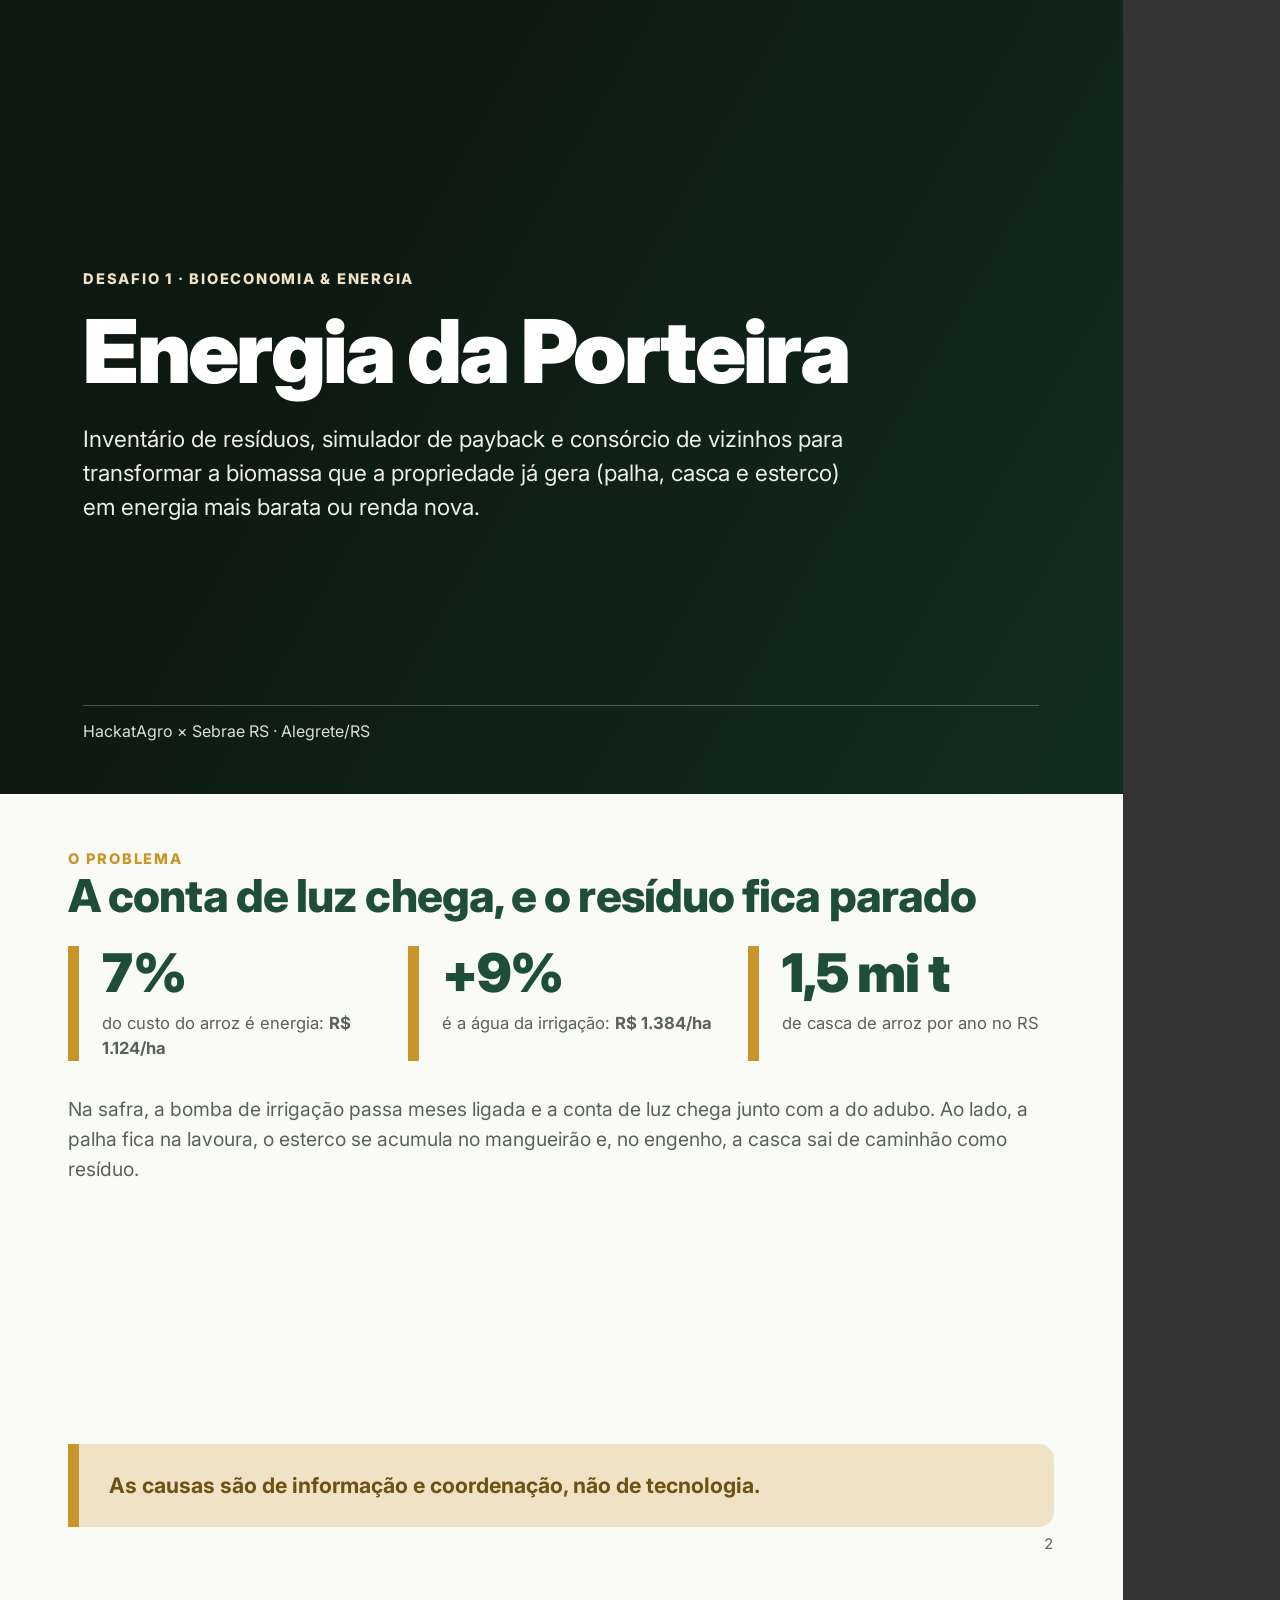
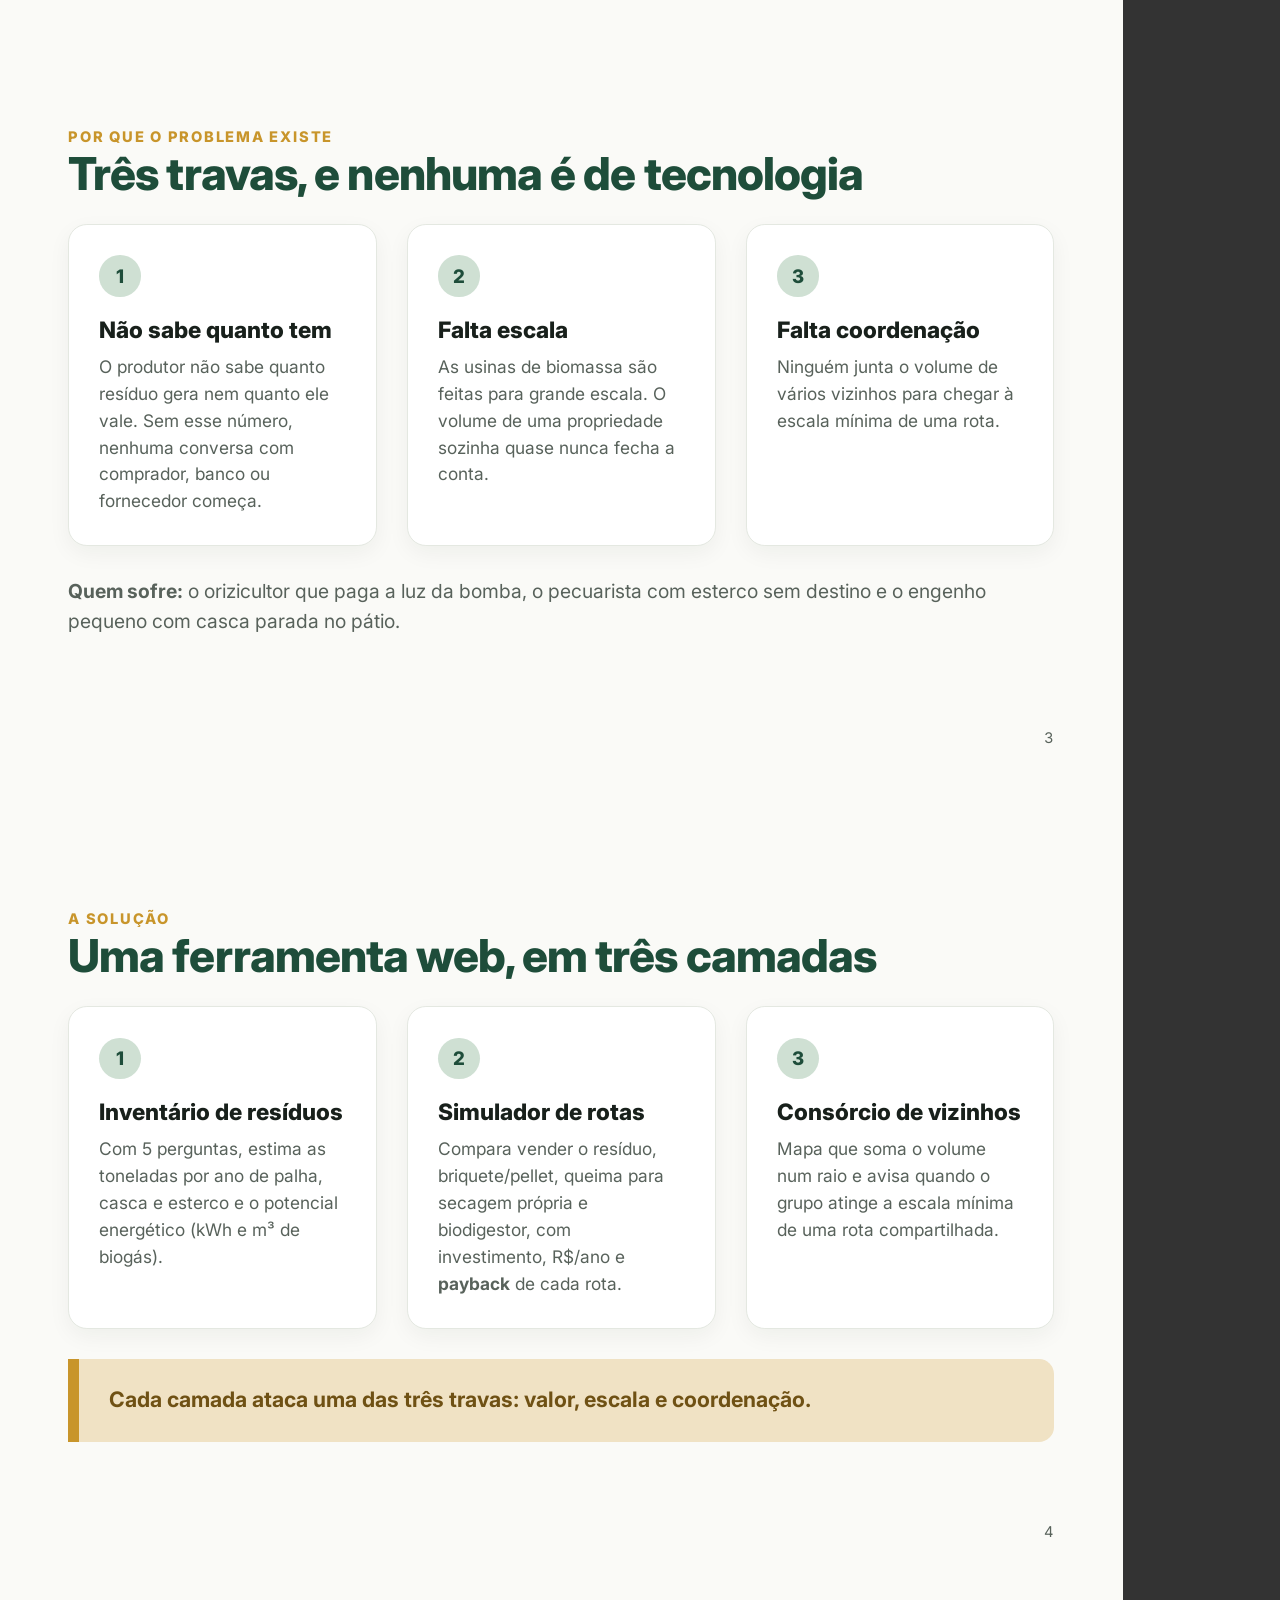
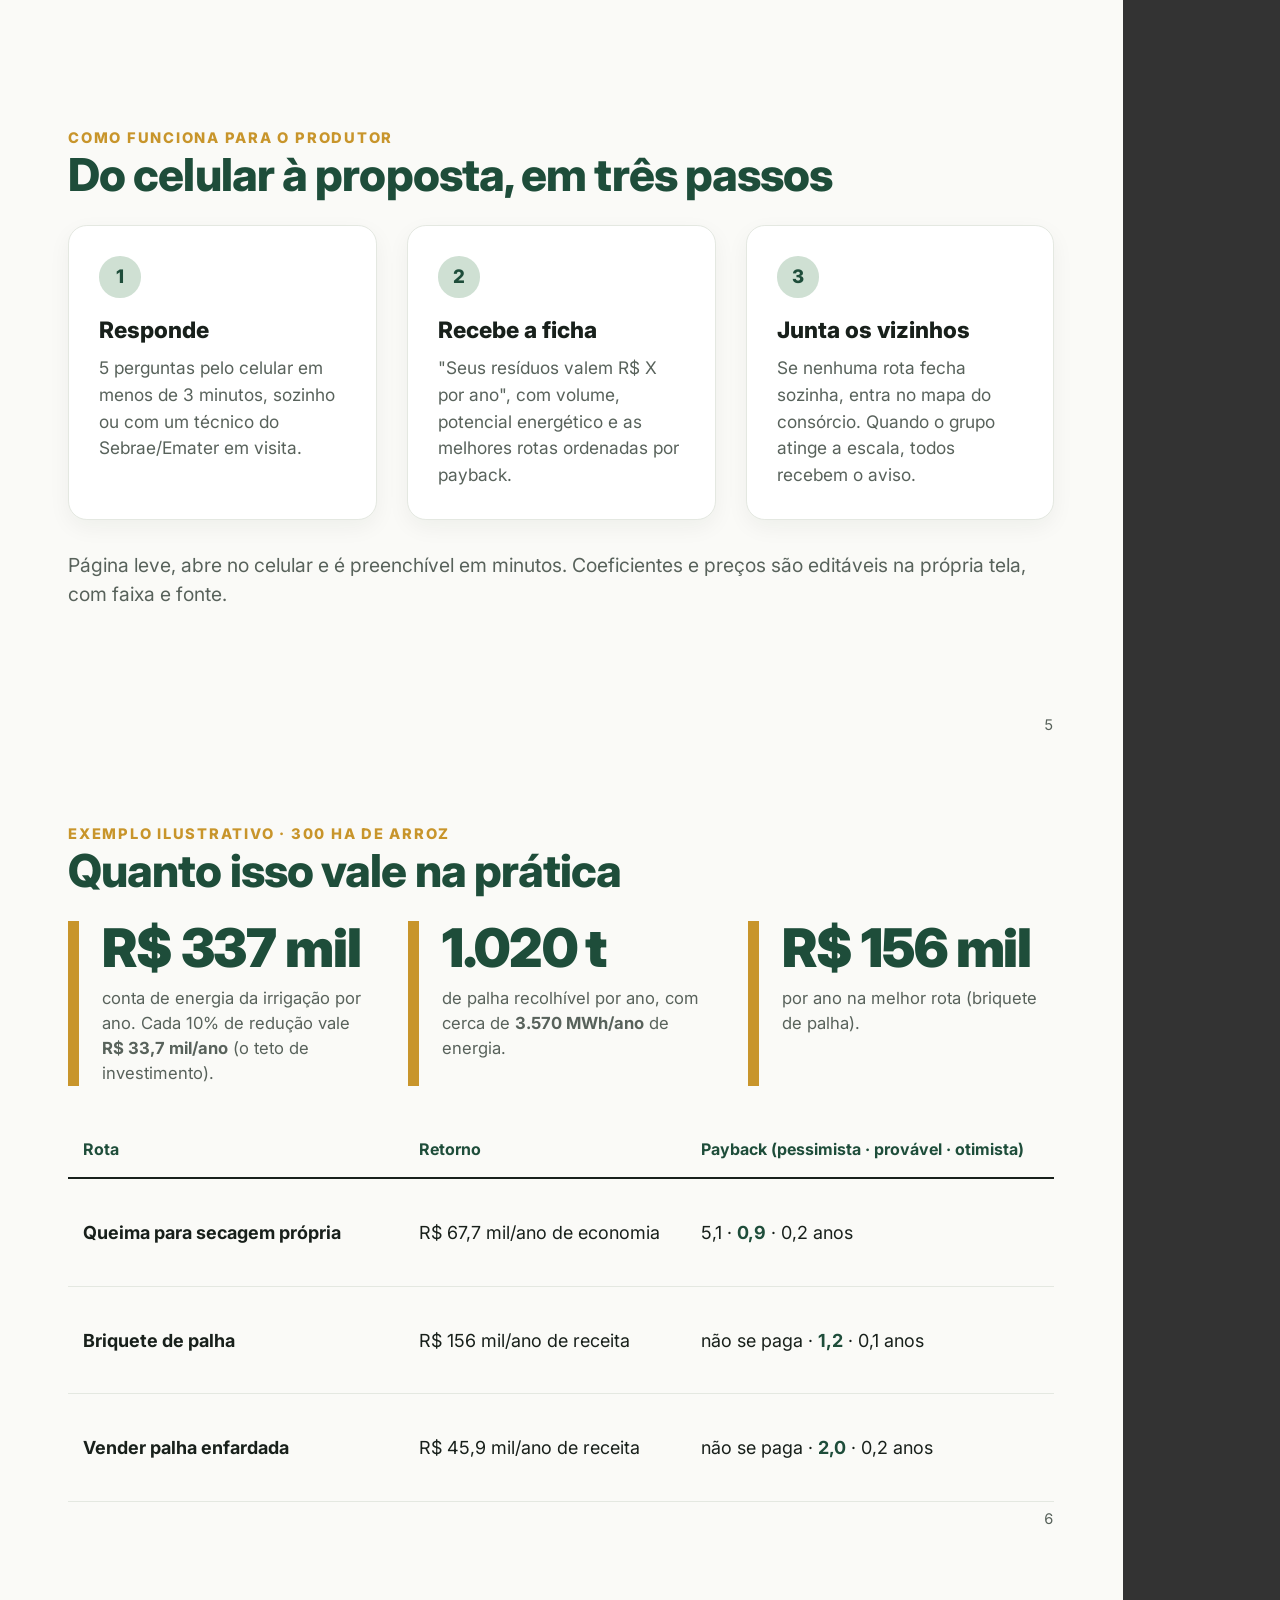
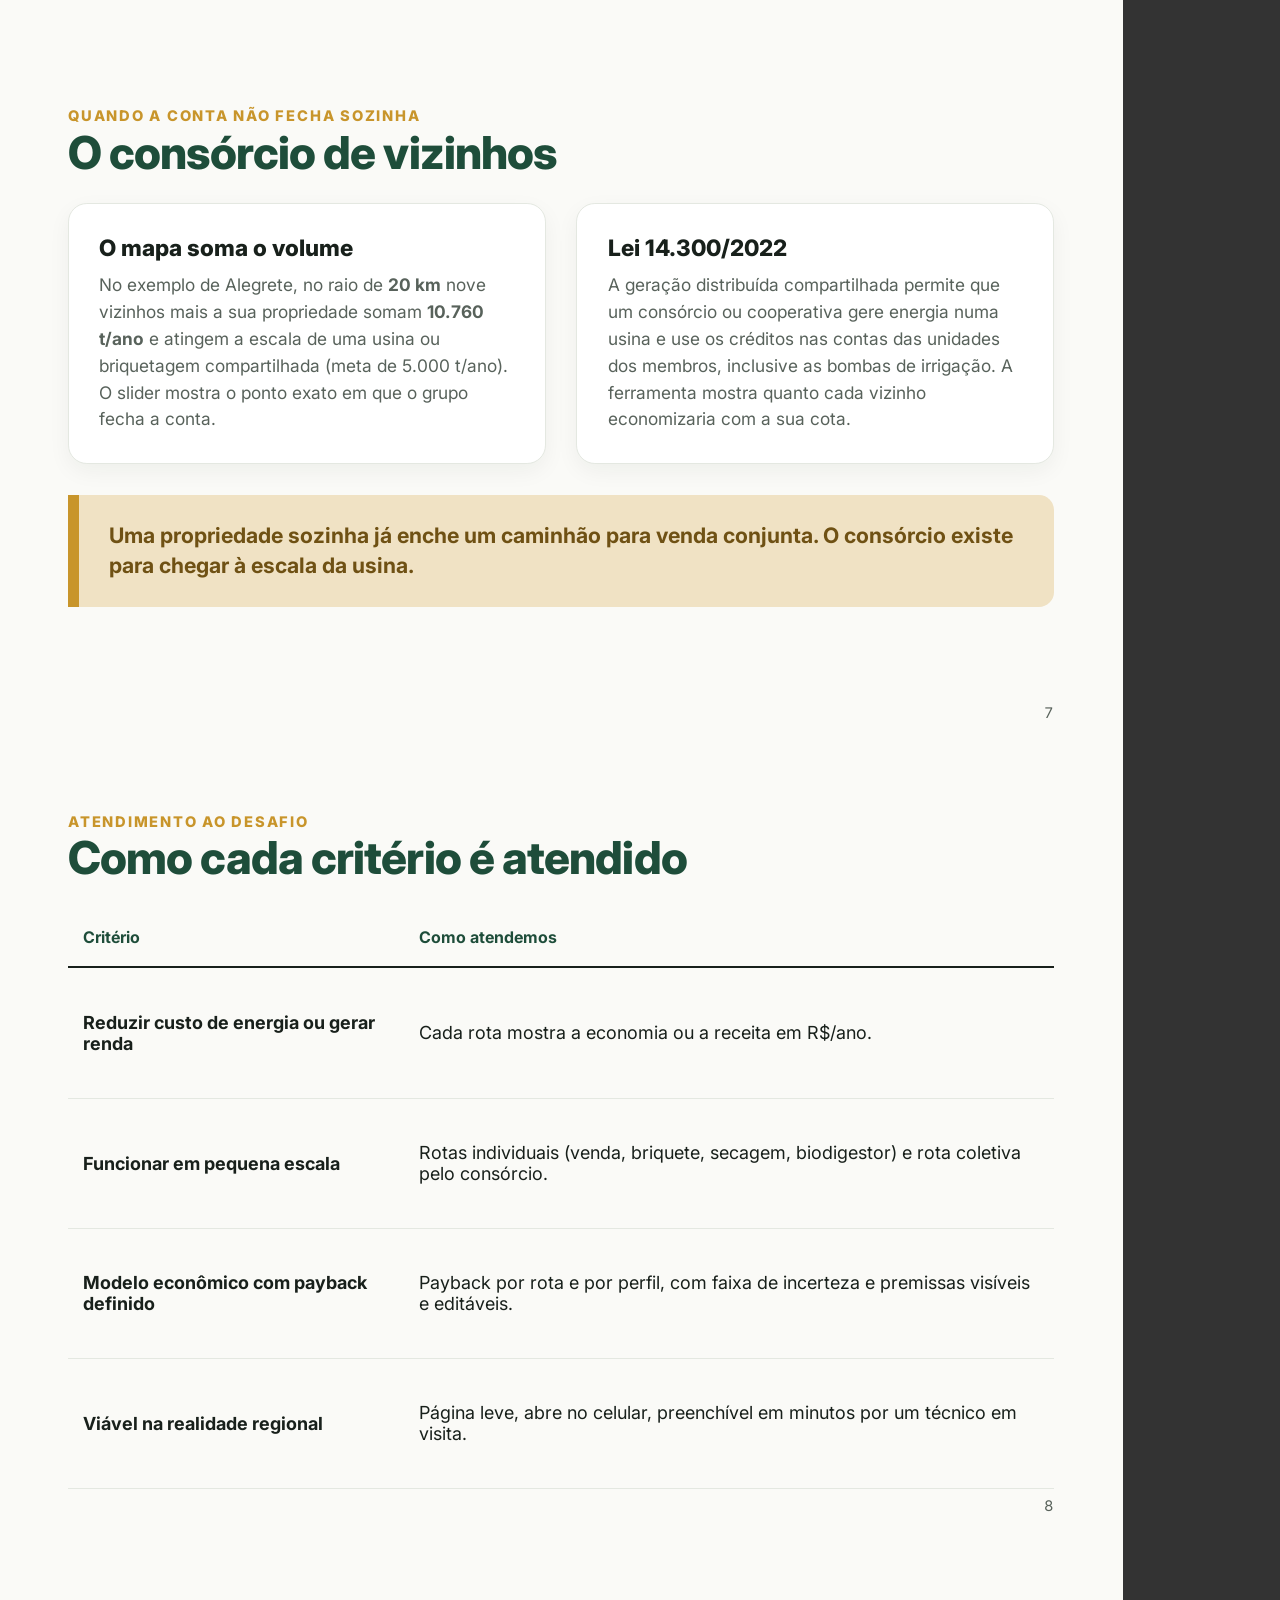
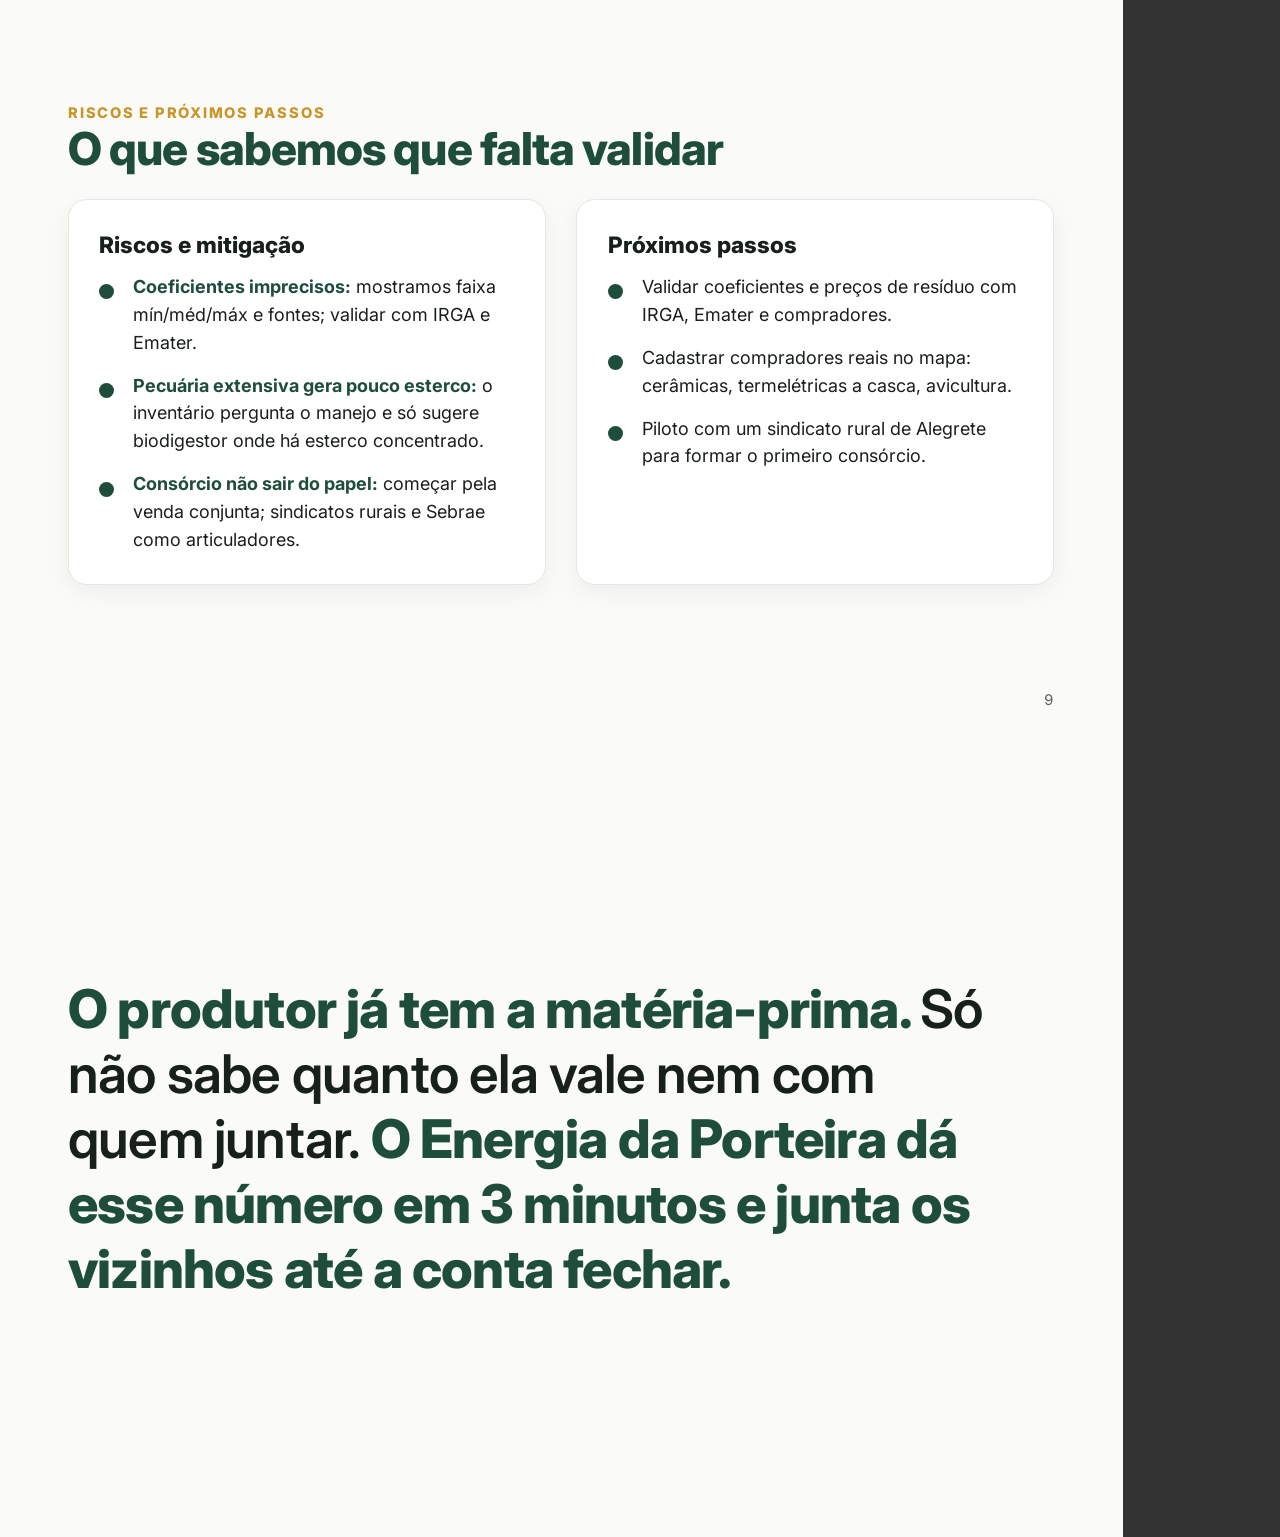
==== Desafio 1 - Energia da Porteira/pitch.html @ 18160c5e "feat(energia-da-porteira): adiciona pitch e design do protótipo" ====
<!doctype html>
<html lang="pt-BR">
<head>
<meta charset="utf-8">
<title>Energia da Porteira — Pitch</title>
<style>
  @import url('https://fonts.googleapis.com/css2?family=Inter:wght@400;500;600;700;800;900&display=swap');

  :root{
    --lavoura:#1E4D3A; --lavoura2:#163b2c; --lavoura-claro:#CFE0D3;
    --casca:#C8952B; --casca-claro:#F0E2C4; --barro:#9A3F24;
    --papel:#FAFAF7; --tinta:#18201B; --suave:#58625B; --nevoa:#E4E8E1; --branco:#fff;
    --fonte:Inter,system-ui,'Segoe UI',sans-serif;
  }
  *{box-sizing:border-box; margin:0; padding:0;}
  @page{ size:A4 landscape; margin:0; }
  html,body{ font-family:var(--fonte); color:var(--tinta); background:#333; }

  .slide{
    position:relative; width:297mm; height:210mm; overflow:hidden;
    background:var(--papel); padding:15mm 18mm 16mm;
    display:flex; flex-direction:column; page-break-after:always;
  }
  .slide:last-child{ page-break-after:auto; }
  .slide.mid{ justify-content:center; } /* centraliza o conteúdo: preenche sem esticar os cards */

  /* cabeçalho de slide */
  .kicker{ text-transform:uppercase; letter-spacing:.12em; font-size:11pt; font-weight:800; color:var(--casca); }
  h2{ font-size:34pt; font-weight:800; letter-spacing:-.02em; margin:1mm 0 7mm; color:var(--lavoura); line-height:1.05; }
  .lead{ font-size:14.5pt; color:var(--suave); line-height:1.55; }

  /* número da página (único conteúdo do rodapé) */
  .foot{ position:absolute; right:18mm; bottom:9mm; font-size:11pt; color:var(--suave); font-variant-numeric:tabular-nums; }

  /* grid de cartões (cresce para preencher a página) */
  .cards{ display:grid; gap:8mm; }
  .c3{ grid-template-columns:repeat(3,1fr); }
  .c2{ grid-template-columns:repeat(2,1fr); }
  .card{ background:var(--branco); border:1px solid var(--nevoa); border-radius:5mm; padding:8mm;
    box-shadow:0 2mm 6mm rgba(24,32,27,.05); }
  .card .n{ display:inline-grid; place-items:center; width:11mm; height:11mm; border-radius:50%;
    background:var(--lavoura-claro); color:var(--lavoura); font-weight:800; font-size:14pt; margin-bottom:5mm; }
  .card h3{ font-size:17pt; font-weight:800; color:var(--tinta); margin-bottom:3mm; }
  .card p{ font-size:13pt; color:var(--suave); line-height:1.55; }

  /* números grandes */
  .stats{ display:grid; grid-template-columns:repeat(3,1fr); gap:9mm; }
  .stat{ border-left:3mm solid var(--casca); padding-left:6mm; }
  .stat .big{ font-size:40pt; font-weight:900; color:var(--lavoura); letter-spacing:-.02em; line-height:1; }
  .stat .lbl{ font-size:12.5pt; color:var(--suave); margin-top:3mm; line-height:1.5; }

  .destaque{ background:var(--casca-claro); border-left:3mm solid var(--casca); border-radius:0 4mm 4mm 0;
    padding:7mm 8mm; margin-top:8mm; font-size:16pt; font-weight:700; color:#6f5114; line-height:1.4; }

  ul.lista{ list-style:none; }
  ul.lista li{ font-size:13.5pt; line-height:1.55; padding-left:9mm; position:relative; margin-bottom:4mm; color:var(--tinta); }
  ul.lista li:last-child{ margin-bottom:0; }
  ul.lista li::before{ content:''; position:absolute; left:0; top:3mm; width:4mm; height:4mm; border-radius:50%; background:var(--lavoura); }
  ul.lista li b{ color:var(--lavoura); }

  table.tab{ width:100%; border-collapse:collapse; flex:1 1 auto; font-size:13.5pt; }
  table.tab th{ text-align:left; color:var(--lavoura); border-bottom:2px solid var(--tinta); padding:5mm 4mm; font-size:12pt; }
  table.tab td{ border-bottom:1px solid var(--nevoa); padding:6mm 4mm; vertical-align:middle; color:var(--tinta); }
  table.tab td:first-child{ font-weight:700; width:34%; }
  table.tab b{ color:var(--lavoura); }

  /* ---------- capa ---------- */
  .capa{ padding:0; }
  .capa .bg{ position:absolute; inset:0; background:var(--lavoura); }
  .capa .bg img{ width:100%; height:100%; object-fit:cover; filter:blur(3px); transform:scale(1.06); opacity:.55; }
  .capa .wash{ position:absolute; inset:0; background:linear-gradient(120deg, rgba(10,18,12,.88) 30%, rgba(10,18,12,.55) 100%); }
  .capa .in{ position:relative; z-index:2; color:#fff; height:100%; display:flex; flex-direction:column; justify-content:center; padding:0 22mm; }
  .capa .kicker{ color:var(--casca-claro); }
  .capa h1{ font-size:66pt; font-weight:900; letter-spacing:-.03em; line-height:1; margin:5mm 0 7mm; }
  .capa .sub{ font-size:17pt; color:rgba(255,255,255,.92); max-width:205mm; line-height:1.5; }
  .capa .meta{ position:absolute; z-index:2; left:22mm; right:22mm; bottom:14mm; color:rgba(255,255,255,.85);
    font-size:12pt; border-top:1px solid rgba(255,255,255,.25); padding-top:4mm; }

  /* ---------- slide só com a frase ---------- */
  .frase-slide{ justify-content:center; }
  .frase{ font-size:40pt; font-weight:800; line-height:1.22; letter-spacing:-.015em; color:var(--lavoura); max-width:250mm; }
  .frase .light{ color:var(--tinta); font-weight:600; }
</style>
</head>
<body>

<!-- 1. CAPA -->
<section class="slide capa">
  <div class="bg"><img src="hero.webp" alt=""></div>
  <div class="wash"></div>
  <div class="in">
    <p class="kicker">Desafio 1 · Bioeconomia &amp; Energia</p>
    <h1>Energia da Porteira</h1>
    <p class="sub">Inventário de resíduos, simulador de payback e consórcio de vizinhos para transformar a
      biomassa que a propriedade já gera (palha, casca e esterco) em energia mais barata ou renda nova.</p>
  </div>
  <div class="meta">HackatAgro × Sebrae RS · Alegrete/RS</div>
</section>

<!-- 2. O PROBLEMA -->
<section class="slide">
  <p class="kicker">O problema</p>
  <h2>A conta de luz chega, e o resíduo fica parado</h2>
  <div class="stats">
    <div class="stat"><div class="big">7%</div><div class="lbl">do custo do arroz é energia: <b>R$ 1.124/ha</b></div></div>
    <div class="stat"><div class="big">+9%</div><div class="lbl">é a água da irrigação: <b>R$ 1.384/ha</b></div></div>
    <div class="stat"><div class="big">1,5 mi t</div><div class="lbl">de casca de arroz por ano no RS</div></div>
  </div>
  <p class="lead" style="margin-top:9mm">Na safra, a bomba de irrigação passa meses ligada e a conta de luz chega junto
    com a do adubo. Ao lado, a palha fica na lavoura, o esterco se acumula no mangueirão e, no engenho, a casca
    sai de caminhão como resíduo.</p>
  <div class="destaque" style="margin-top:auto">As causas são de informação e coordenação, não de tecnologia.</div>
  <div class="foot">2</div>
</section>

<!-- 3. POR QUE NÃO RESOLVE SOZINHO -->
<section class="slide mid">
  <p class="kicker">Por que o problema existe</p>
  <h2>Três travas, e nenhuma é de tecnologia</h2>
  <div class="cards c3">
    <div class="card"><span class="n">1</span><h3>Não sabe quanto tem</h3><p>O produtor não sabe quanto resíduo
      gera nem quanto ele vale. Sem esse número, nenhuma conversa com comprador, banco ou fornecedor começa.</p></div>
    <div class="card"><span class="n">2</span><h3>Falta escala</h3><p>As usinas de biomassa são feitas para grande
      escala. O volume de uma propriedade sozinha quase nunca fecha a conta.</p></div>
    <div class="card"><span class="n">3</span><h3>Falta coordenação</h3><p>Ninguém junta o volume de vários vizinhos
      para chegar à escala mínima de uma rota.</p></div>
  </div>
  <p class="lead" style="margin-top:8mm"><b>Quem sofre:</b> o orizicultor que paga a luz da bomba, o pecuarista com
    esterco sem destino e o engenho pequeno com casca parada no pátio.</p>
  <div class="foot">3</div>
</section>

<!-- 4. A SOLUÇÃO -->
<section class="slide mid">
  <p class="kicker">A solução</p>
  <h2>Uma ferramenta web, em três camadas</h2>
  <div class="cards c3">
    <div class="card"><span class="n">1</span><h3>Inventário de resíduos</h3><p>Com 5 perguntas, estima as toneladas
      por ano de palha, casca e esterco e o potencial energético (kWh e m³ de biogás).</p></div>
    <div class="card"><span class="n">2</span><h3>Simulador de rotas</h3><p>Compara vender o resíduo, briquete/pellet,
      queima para secagem própria e biodigestor, com investimento, R$/ano e <b>payback</b> de cada rota.</p></div>
    <div class="card"><span class="n">3</span><h3>Consórcio de vizinhos</h3><p>Mapa que soma o volume num raio e avisa
      quando o grupo atinge a escala mínima de uma rota compartilhada.</p></div>
  </div>
  <div class="destaque">Cada camada ataca uma das três travas: valor, escala e coordenação.</div>
  <div class="foot">4</div>
</section>

<!-- 5. COMO FUNCIONA -->
<section class="slide mid">
  <p class="kicker">Como funciona para o produtor</p>
  <h2>Do celular à proposta, em três passos</h2>
  <div class="cards c3">
    <div class="card"><span class="n">1</span><h3>Responde</h3><p>5 perguntas pelo celular em menos de 3 minutos,
      sozinho ou com um técnico do Sebrae/Emater em visita.</p></div>
    <div class="card"><span class="n">2</span><h3>Recebe a ficha</h3><p>"Seus resíduos valem R$ X por ano", com volume,
      potencial energético e as melhores rotas ordenadas por payback.</p></div>
    <div class="card"><span class="n">3</span><h3>Junta os vizinhos</h3><p>Se nenhuma rota fecha sozinha, entra no mapa
      do consórcio. Quando o grupo atinge a escala, todos recebem o aviso.</p></div>
  </div>
  <p class="lead" style="margin-top:8mm">Página leve, abre no celular e é preenchível em minutos. Coeficientes e
    preços são editáveis na própria tela, com faixa e fonte.</p>
  <div class="foot">5</div>
</section>

<!-- 6. NÚMEROS -->
<section class="slide">
  <p class="kicker">Exemplo ilustrativo · 300 ha de arroz</p>
  <h2>Quanto isso vale na prática</h2>
  <div class="stats">
    <div class="stat"><div class="big">R$ 337 mil</div><div class="lbl">conta de energia da irrigação por ano. Cada
      10% de redução vale <b>R$ 33,7 mil/ano</b> (o teto de investimento).</div></div>
    <div class="stat"><div class="big">1.020 t</div><div class="lbl">de palha recolhível por ano, com cerca de
      <b>3.570 MWh/ano</b> de energia.</div></div>
    <div class="stat"><div class="big">R$ 156 mil</div><div class="lbl">por ano na melhor rota (briquete de palha).</div></div>
  </div>
  <table class="tab" style="margin-top:9mm">
    <thead><tr><th>Rota</th><th>Retorno</th><th>Payback (pessimista · provável · otimista)</th></tr></thead>
    <tbody>
      <tr><td>Queima para secagem própria</td><td>R$ 67,7 mil/ano de economia</td><td>5,1 · <b>0,9</b> · 0,2 anos</td></tr>
      <tr><td>Briquete de palha</td><td>R$ 156 mil/ano de receita</td><td>não se paga · <b>1,2</b> · 0,1 anos</td></tr>
      <tr><td>Vender palha enfardada</td><td>R$ 45,9 mil/ano de receita</td><td>não se paga · <b>2,0</b> · 0,2 anos</td></tr>
    </tbody>
  </table>
  <div class="foot">6</div>
</section>

<!-- 7. CONSÓRCIO -->
<section class="slide mid">
  <p class="kicker">Quando a conta não fecha sozinha</p>
  <h2>O consórcio de vizinhos</h2>
  <div class="cards c2">
    <div class="card"><h3>O mapa soma o volume</h3><p>No exemplo de Alegrete, no raio de <b>20 km</b> nove vizinhos
      mais a sua propriedade somam <b>10.760 t/ano</b> e atingem a escala de uma usina ou briquetagem compartilhada
      (meta de 5.000 t/ano). O slider mostra o ponto exato em que o grupo fecha a conta.</p></div>
    <div class="card"><h3>Lei 14.300/2022</h3><p>A geração distribuída compartilhada permite que um consórcio ou
      cooperativa gere energia numa usina e use os créditos nas contas das unidades dos membros, inclusive as
      bombas de irrigação. A ferramenta mostra quanto cada vizinho economizaria com a sua cota.</p></div>
  </div>
  <div class="destaque">Uma propriedade sozinha já enche um caminhão para venda conjunta. O consórcio existe para
    chegar à escala da usina.</div>
  <div class="foot">7</div>
</section>

<!-- 8. CRITÉRIOS -->
<section class="slide">
  <p class="kicker">Atendimento ao desafio</p>
  <h2>Como cada critério é atendido</h2>
  <table class="tab">
    <thead><tr><th>Critério</th><th>Como atendemos</th></tr></thead>
    <tbody>
      <tr><td>Reduzir custo de energia ou gerar renda</td><td>Cada rota mostra a economia ou a receita em R$/ano.</td></tr>
      <tr><td>Funcionar em pequena escala</td><td>Rotas individuais (venda, briquete, secagem, biodigestor) e rota coletiva pelo consórcio.</td></tr>
      <tr><td>Modelo econômico com payback definido</td><td>Payback por rota e por perfil, com faixa de incerteza e premissas visíveis e editáveis.</td></tr>
      <tr><td>Viável na realidade regional</td><td>Página leve, abre no celular, preenchível em minutos por um técnico em visita.</td></tr>
    </tbody>
  </table>
  <div class="foot">8</div>
</section>

<!-- 9. RISCOS E PRÓXIMOS PASSOS -->
<section class="slide mid">
  <p class="kicker">Riscos e próximos passos</p>
  <h2>O que sabemos que falta validar</h2>
  <div class="cards c2">
    <div class="card"><h3>Riscos e mitigação</h3>
      <ul class="lista" style="margin-top:4mm">
        <li><b>Coeficientes imprecisos:</b> mostramos faixa mín/méd/máx e fontes; validar com IRGA e Emater.</li>
        <li><b>Pecuária extensiva gera pouco esterco:</b> o inventário pergunta o manejo e só sugere biodigestor onde há esterco concentrado.</li>
        <li><b>Consórcio não sair do papel:</b> começar pela venda conjunta; sindicatos rurais e Sebrae como articuladores.</li>
      </ul>
    </div>
    <div class="card"><h3>Próximos passos</h3>
      <ul class="lista" style="margin-top:4mm">
        <li>Validar coeficientes e preços de resíduo com IRGA, Emater e compradores.</li>
        <li>Cadastrar compradores reais no mapa: cerâmicas, termelétricas a casca, avicultura.</li>
        <li>Piloto com um sindicato rural de Alegrete para formar o primeiro consórcio.</li>
      </ul>
    </div>
  </div>
  <div class="foot">9</div>
</section>

<!-- 10. FRASE DE EFEITO -->
<section class="slide frase-slide">
  <p class="frase">O produtor já tem a matéria-prima. <span class="light">Só não sabe quanto ela vale nem com quem
    juntar.</span> O Energia da Porteira dá esse número em 3 minutos e junta os vizinhos até a conta fechar.</p>
</section>

</body>
</html>
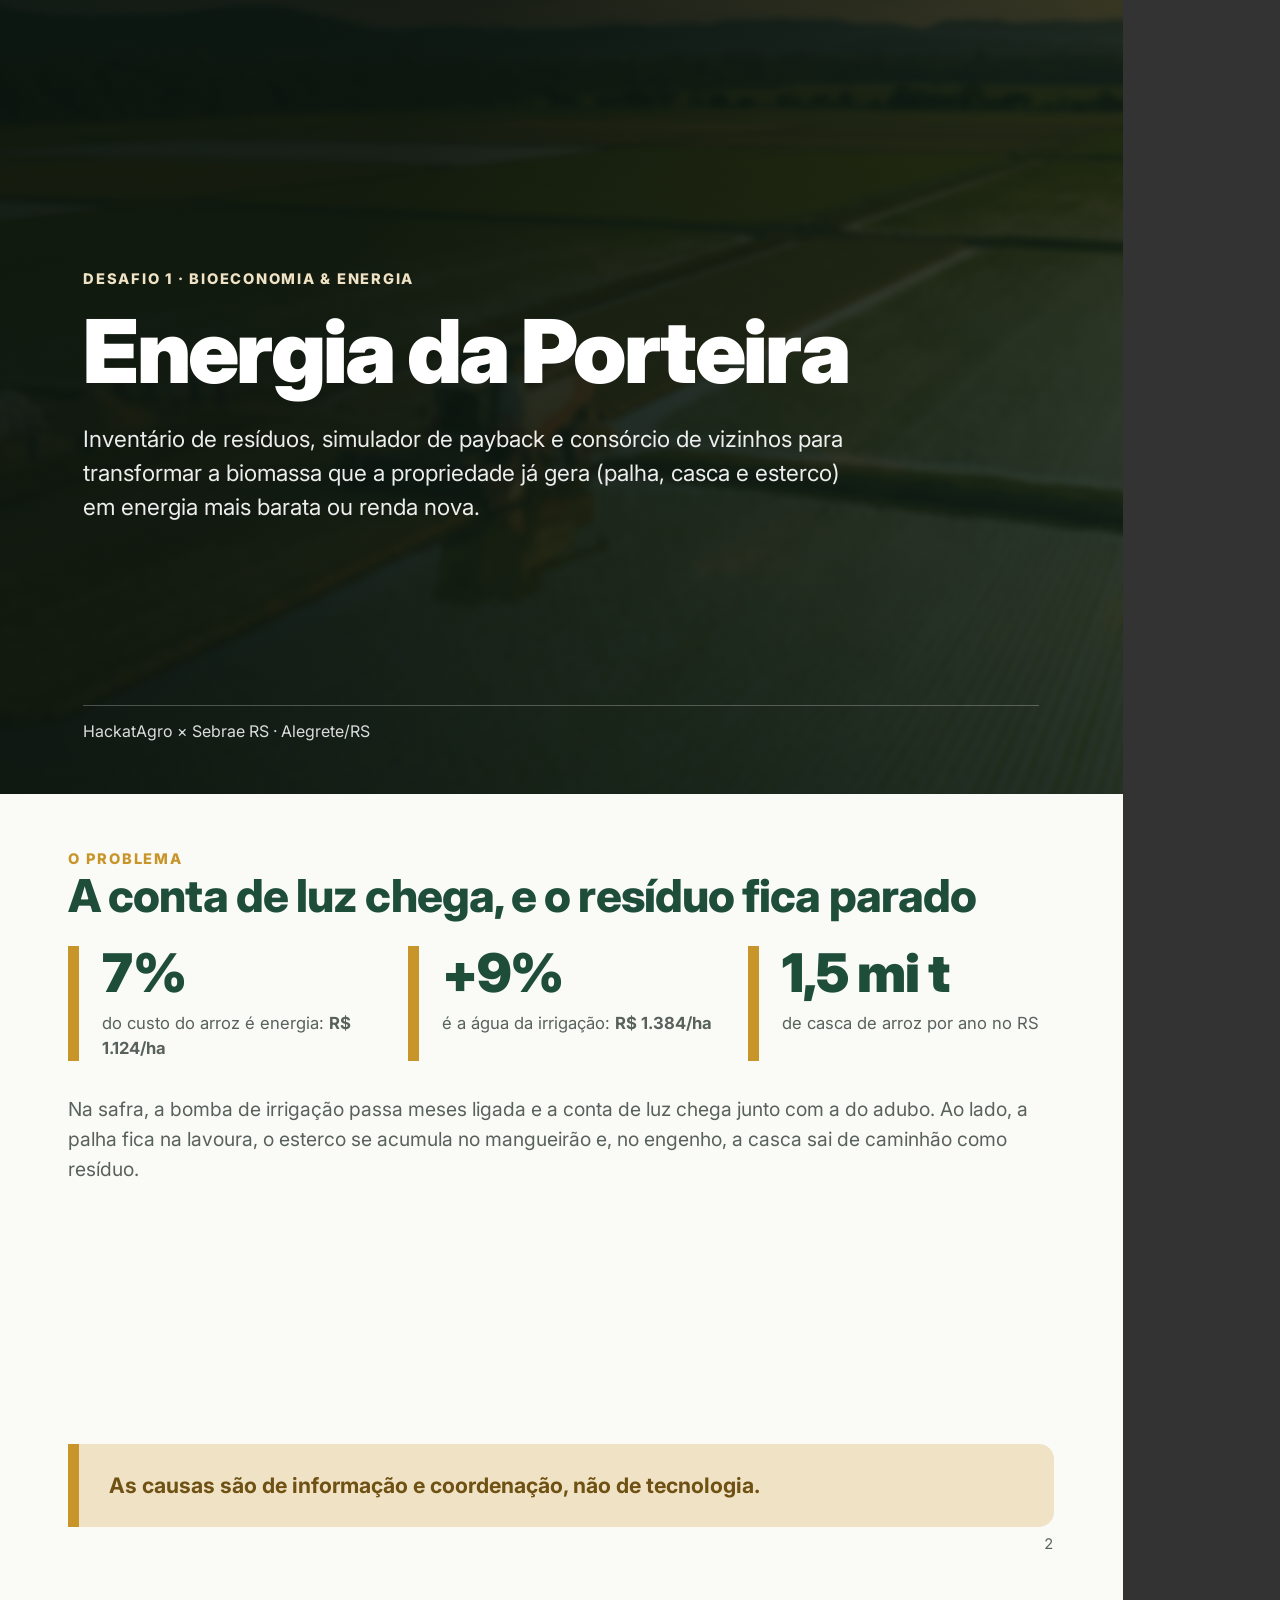
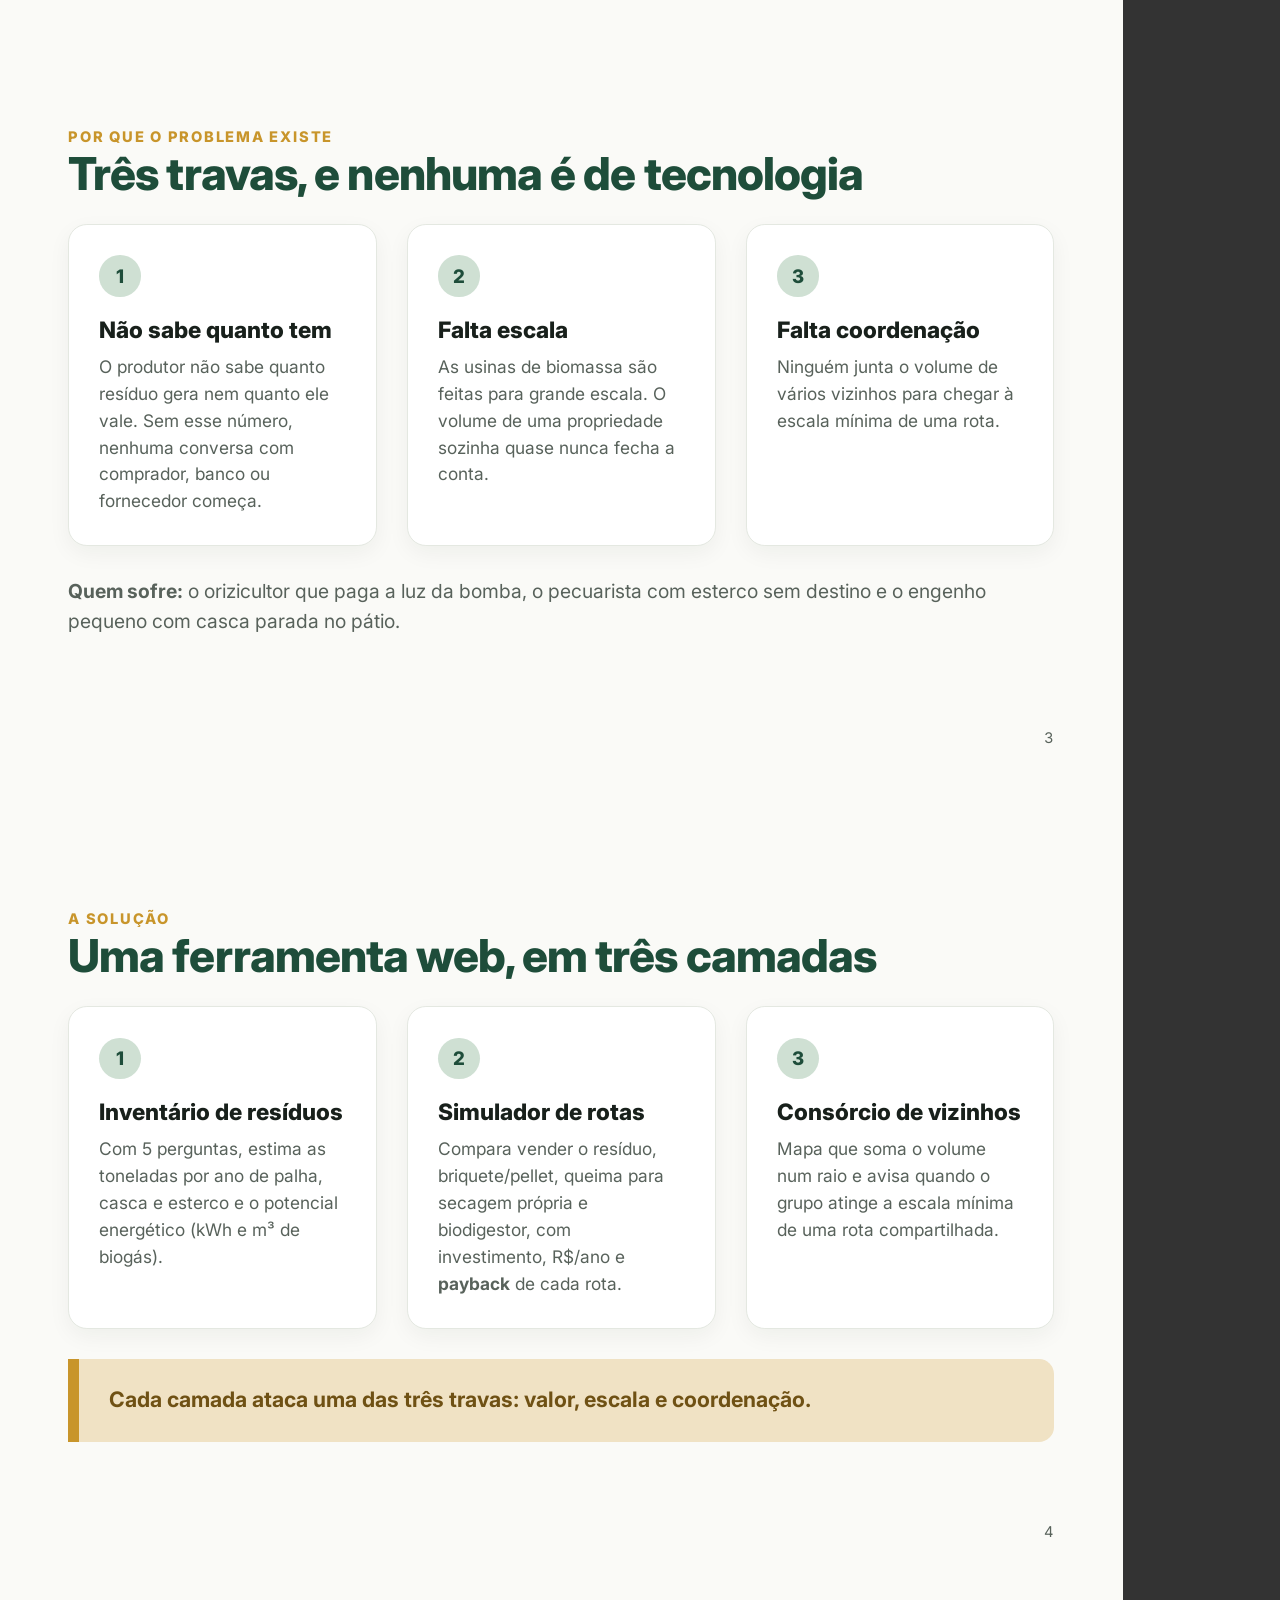
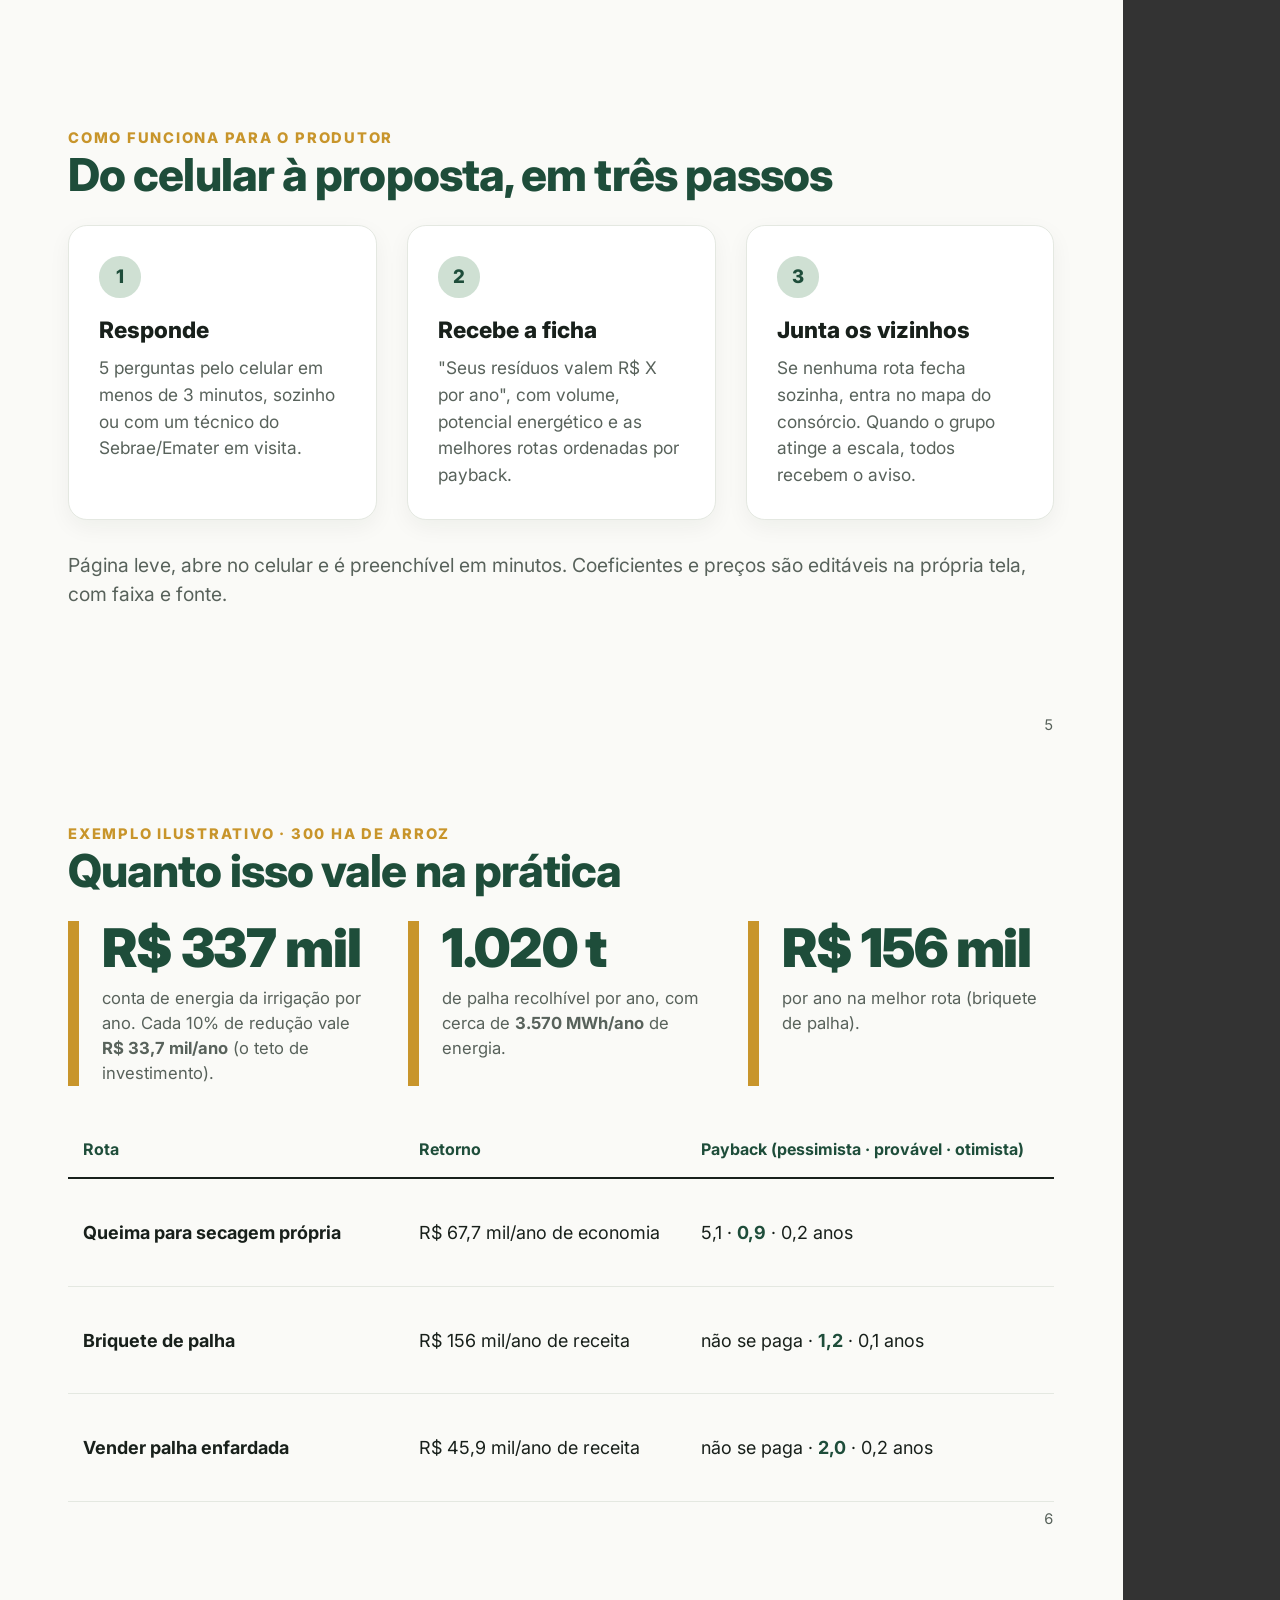
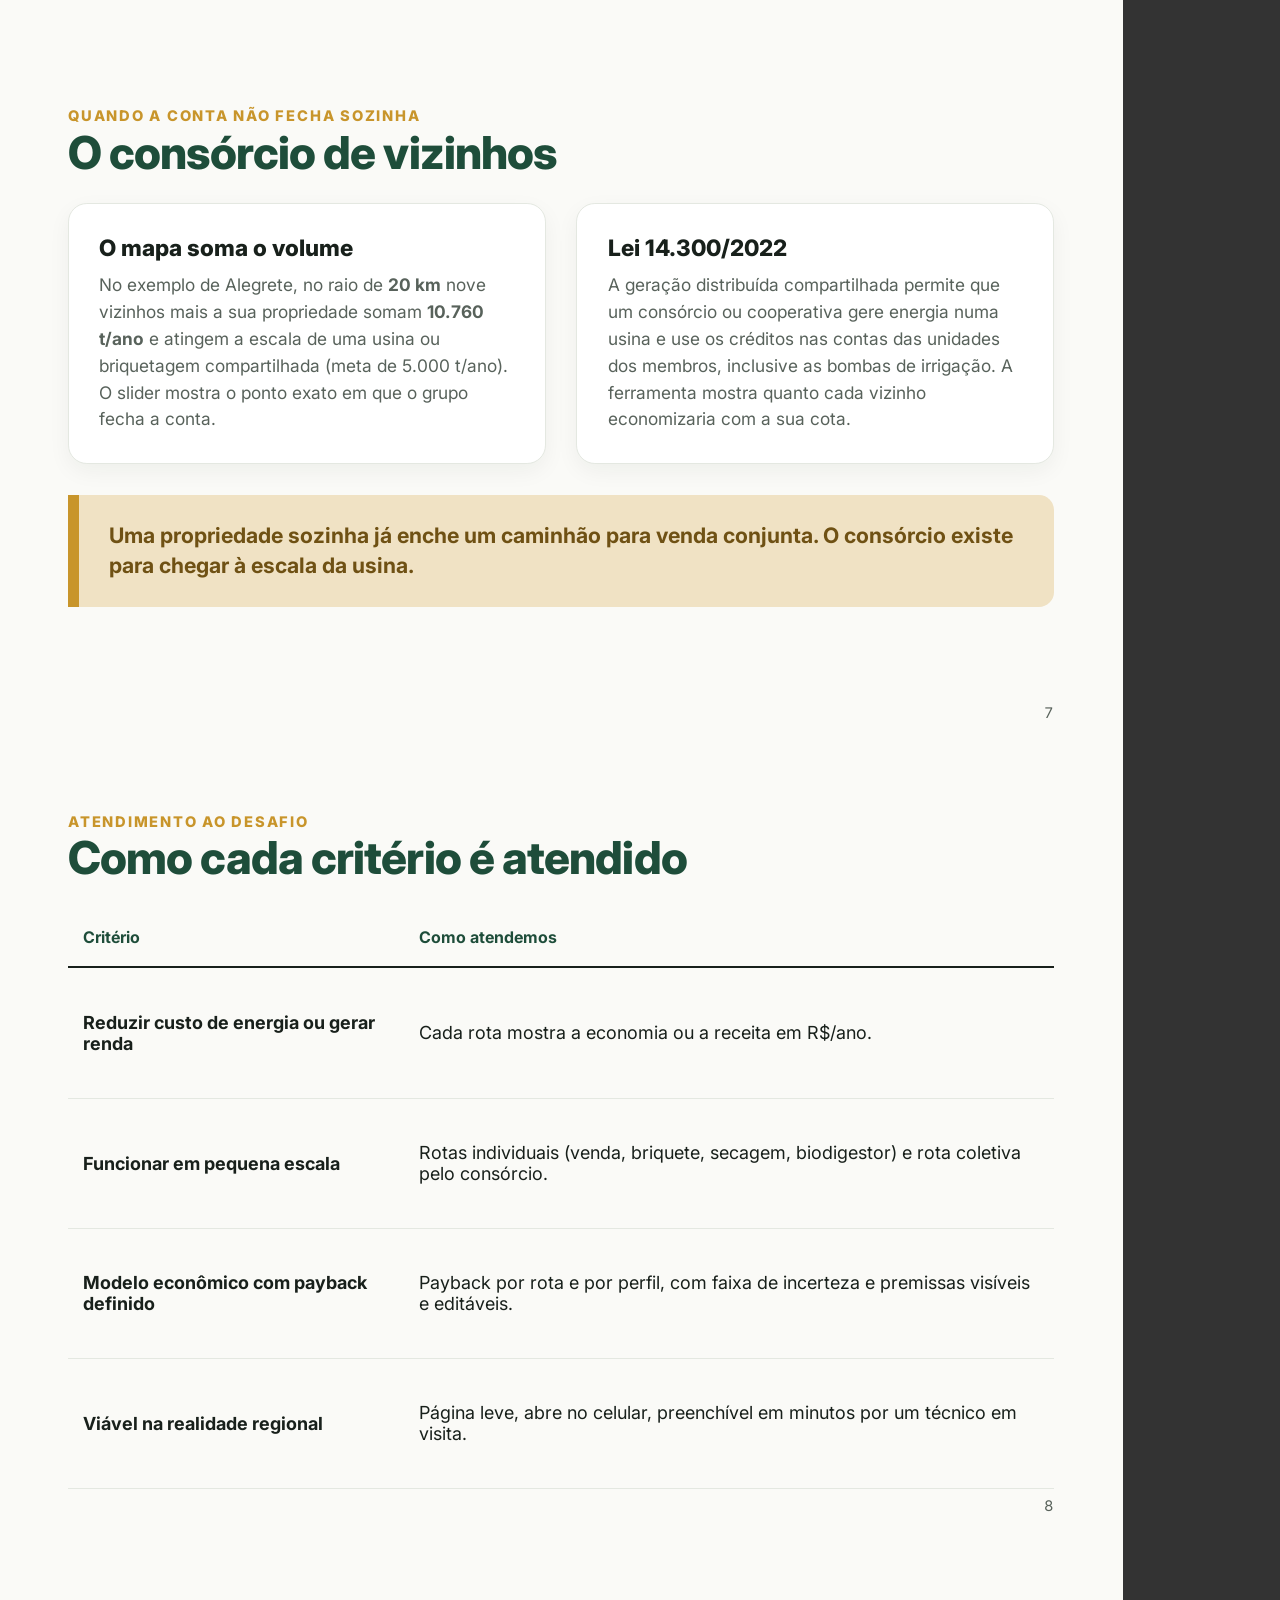
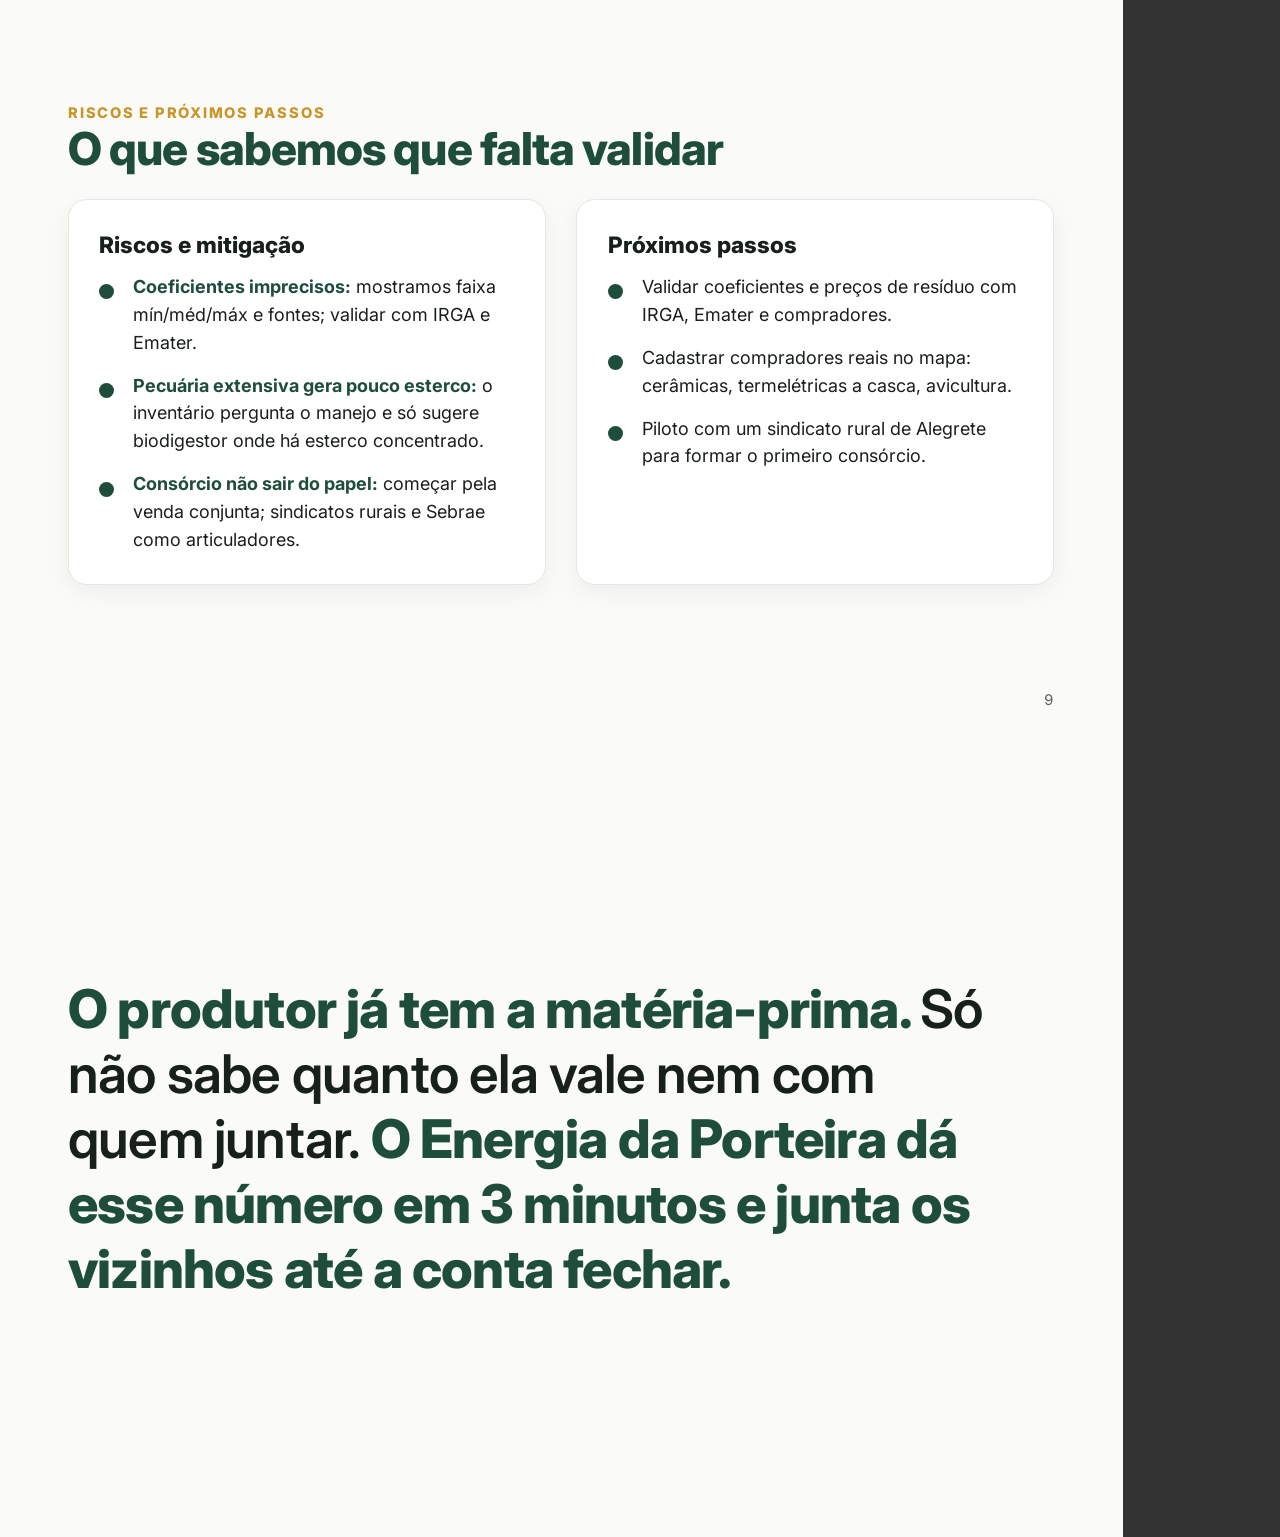
==== commit aea71c10: "fix(energia-da-porteira): aponta a imagem do hero para assets/hero.webp A foto do hero foi movida pa" ====
--- a/Desafio 1 - Energia da Porteira/pitch.html
+++ b/Desafio 1 - Energia da Porteira/pitch.html
@@ -86,7 +86,7 @@
 
 <!-- 1. CAPA -->
 <section class="slide capa">
-  <div class="bg"><img src="hero.webp" alt=""></div>
+  <div class="bg"><img src="assets/hero.webp" alt=""></div>
   <div class="wash"></div>
   <div class="in">
     <p class="kicker">Desafio 1 · Bioeconomia &amp; Energia</p>
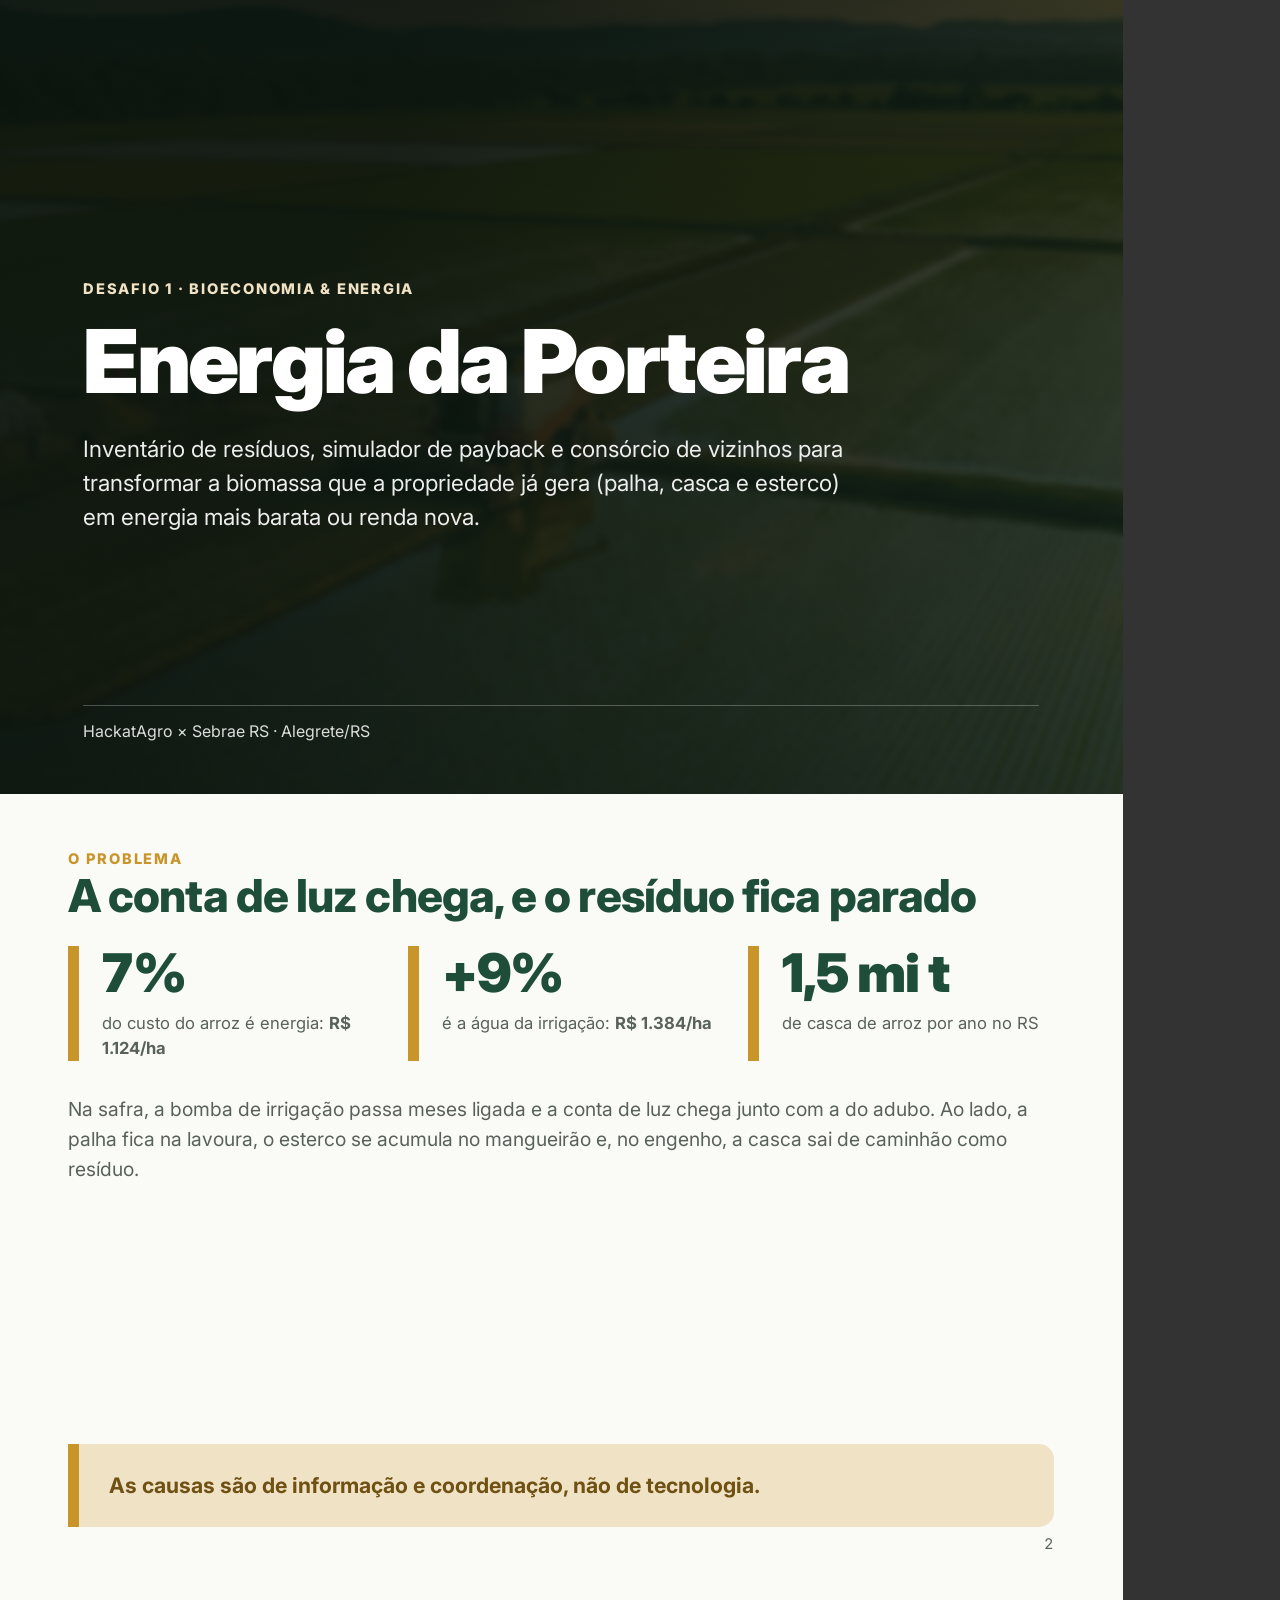
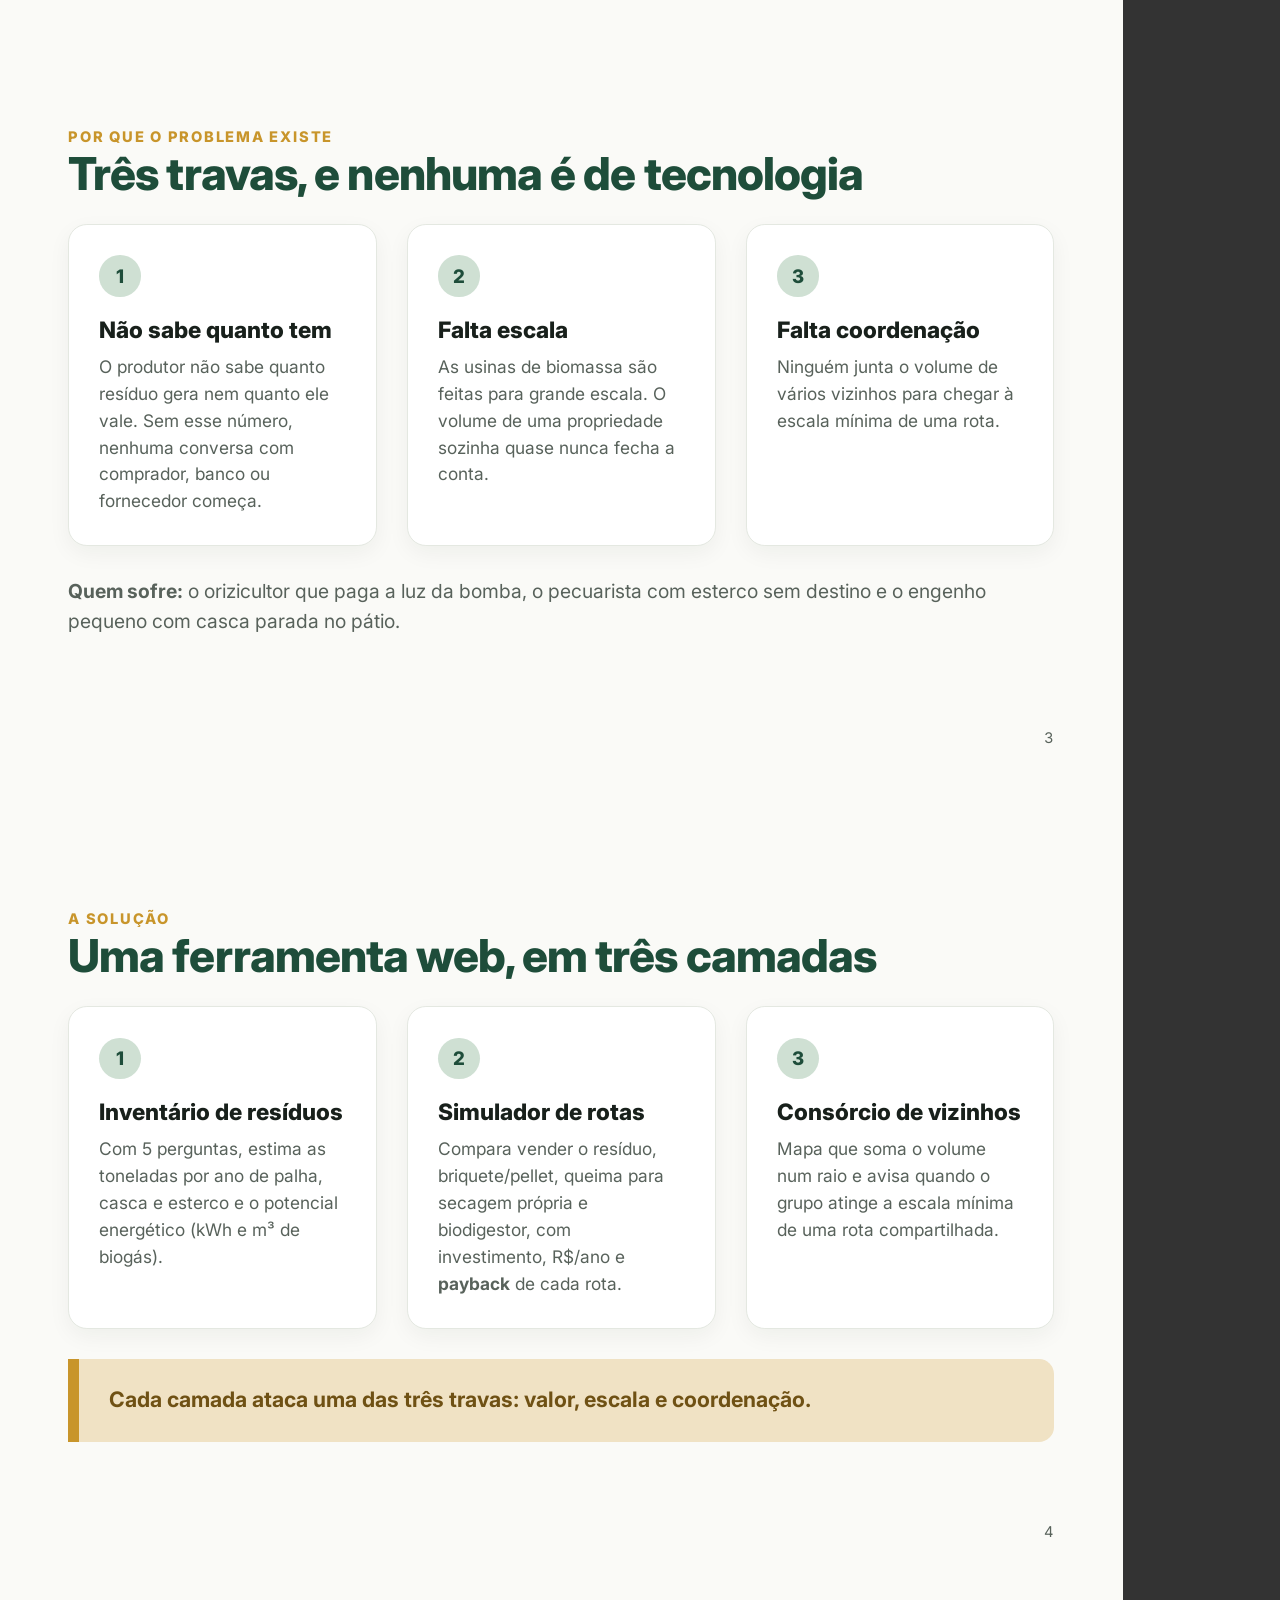
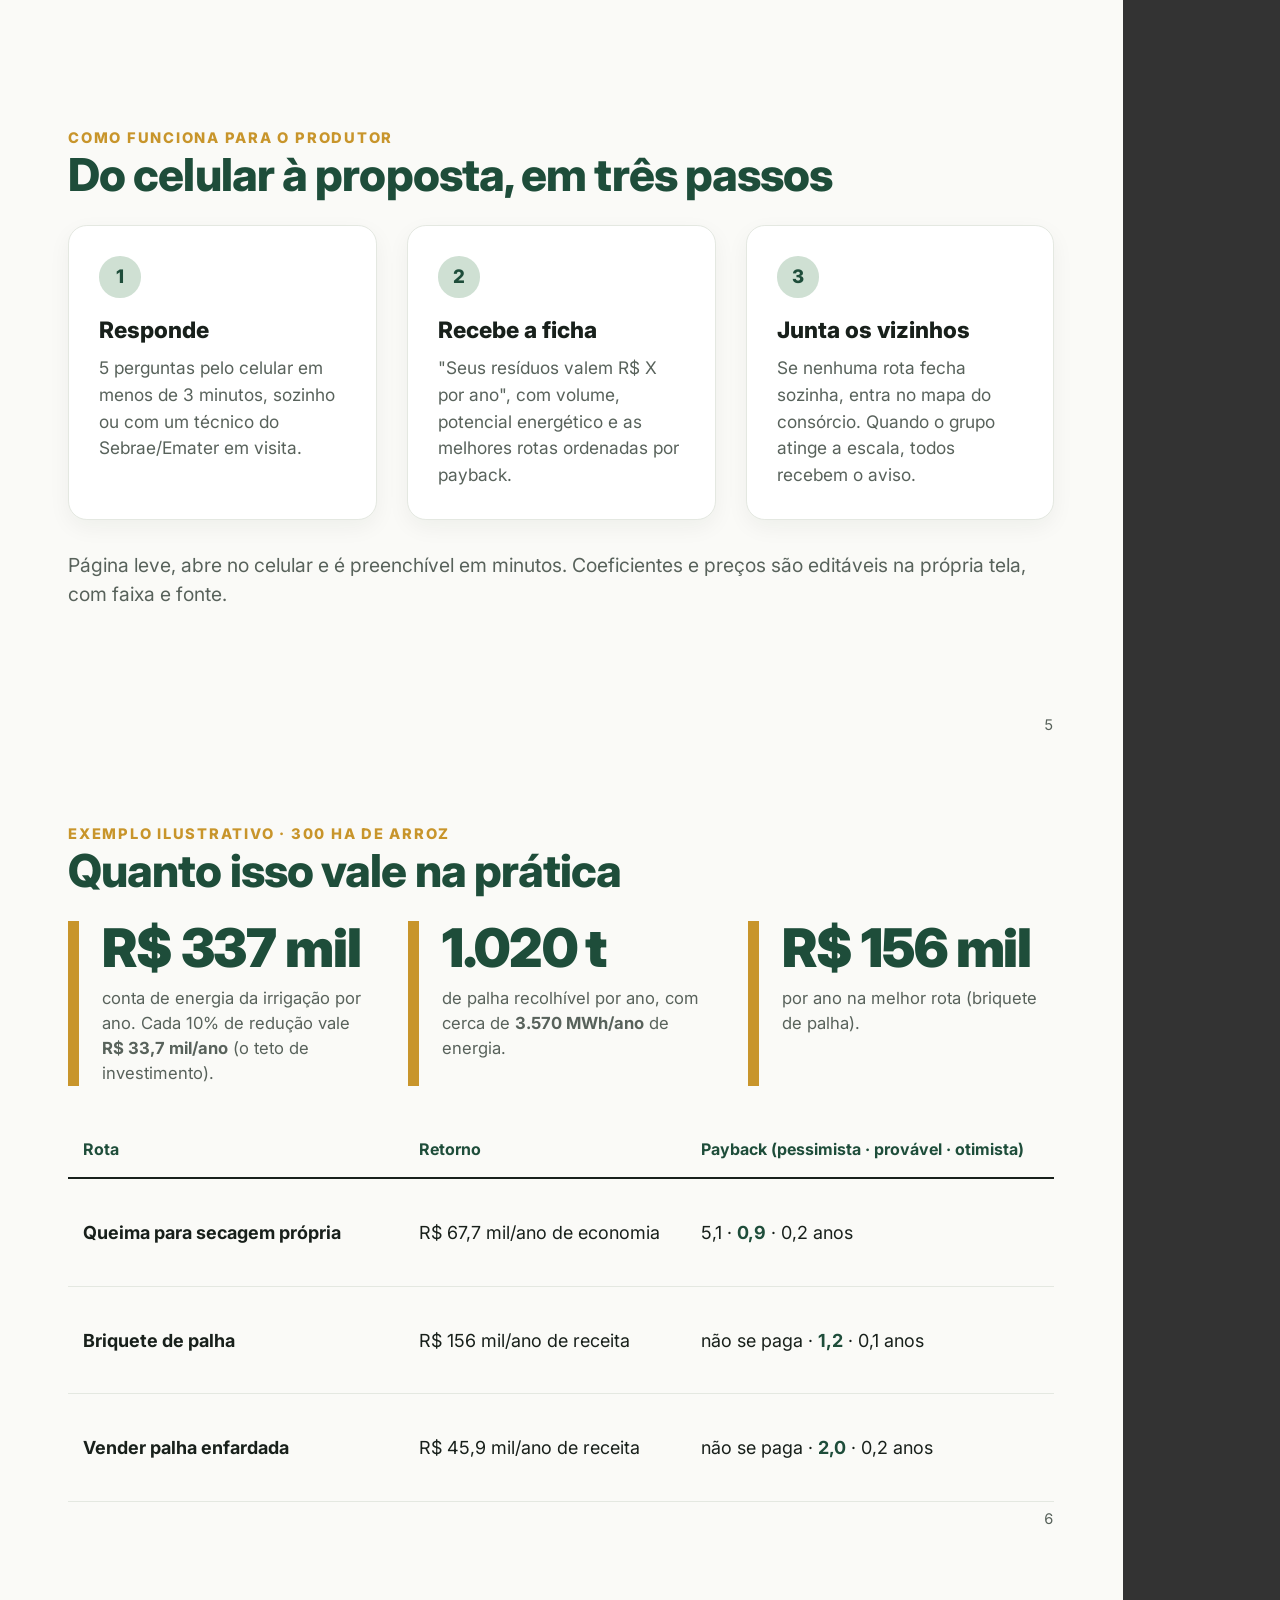
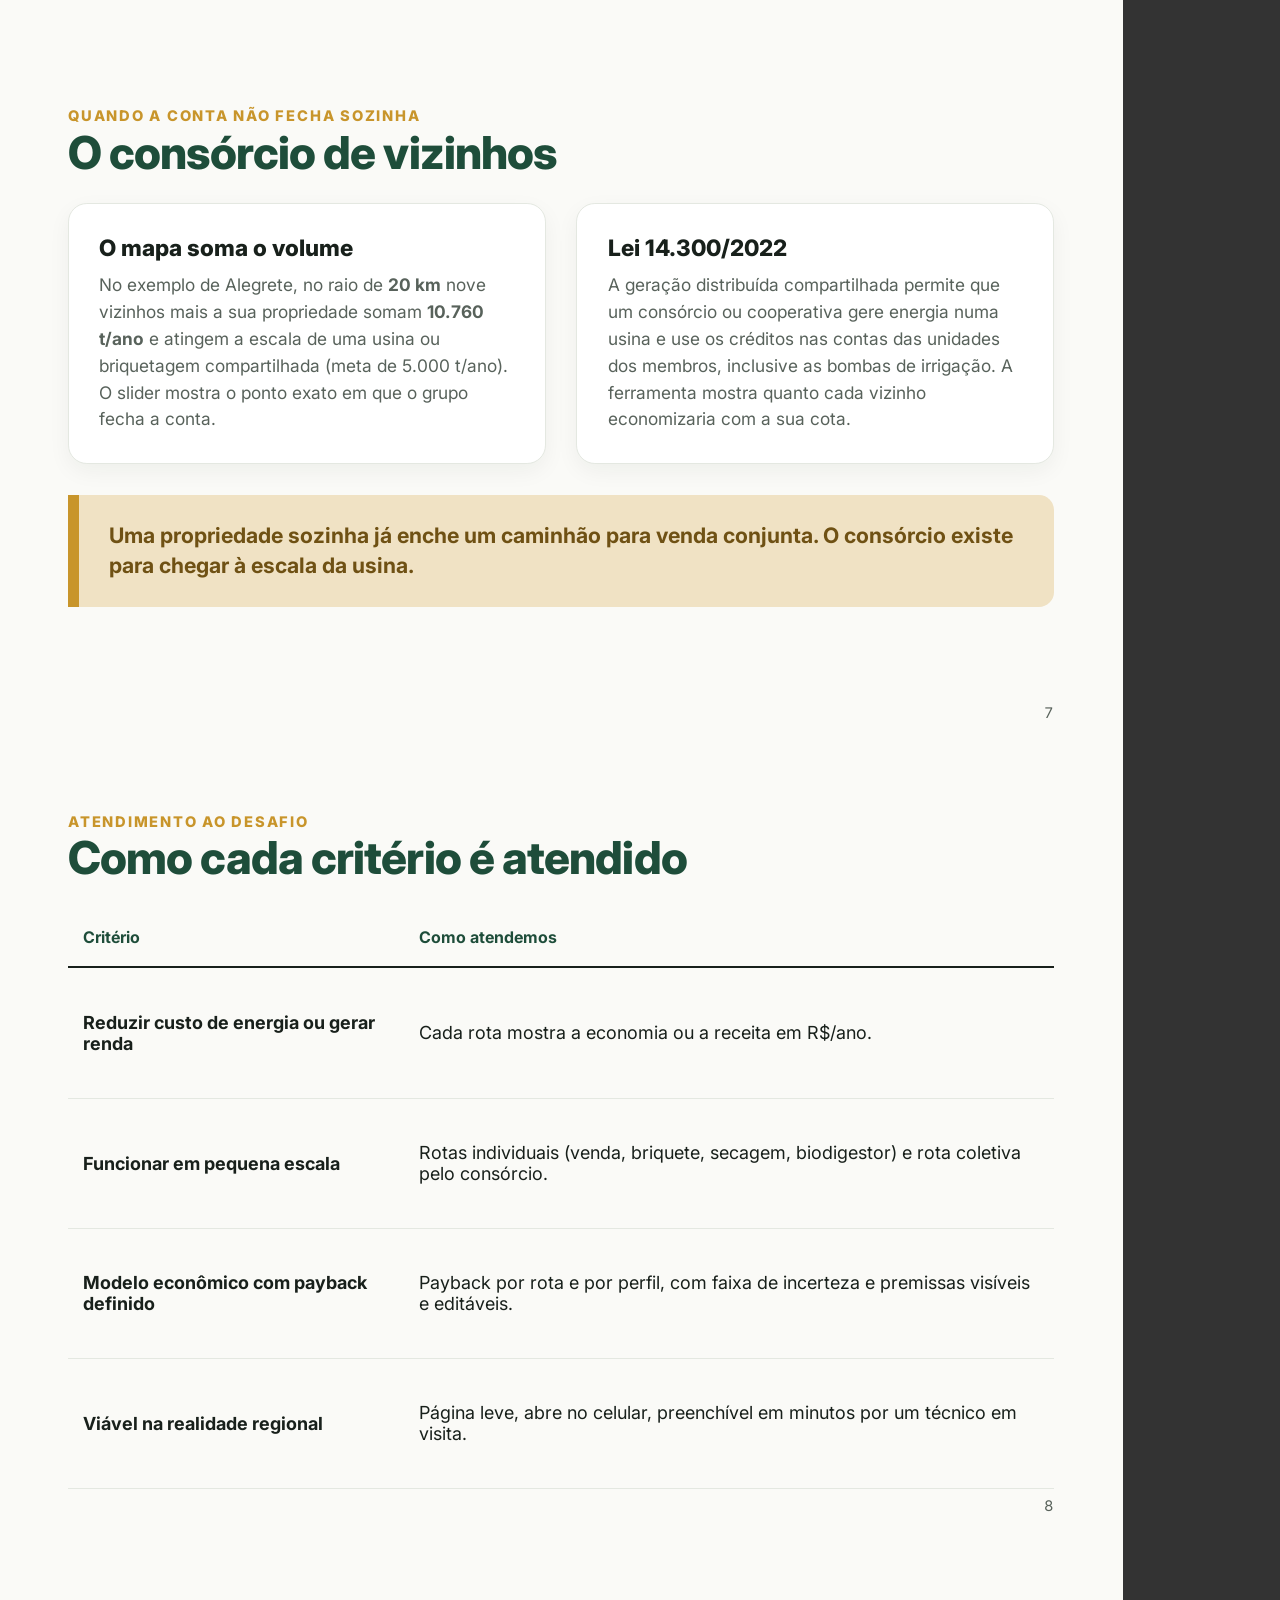
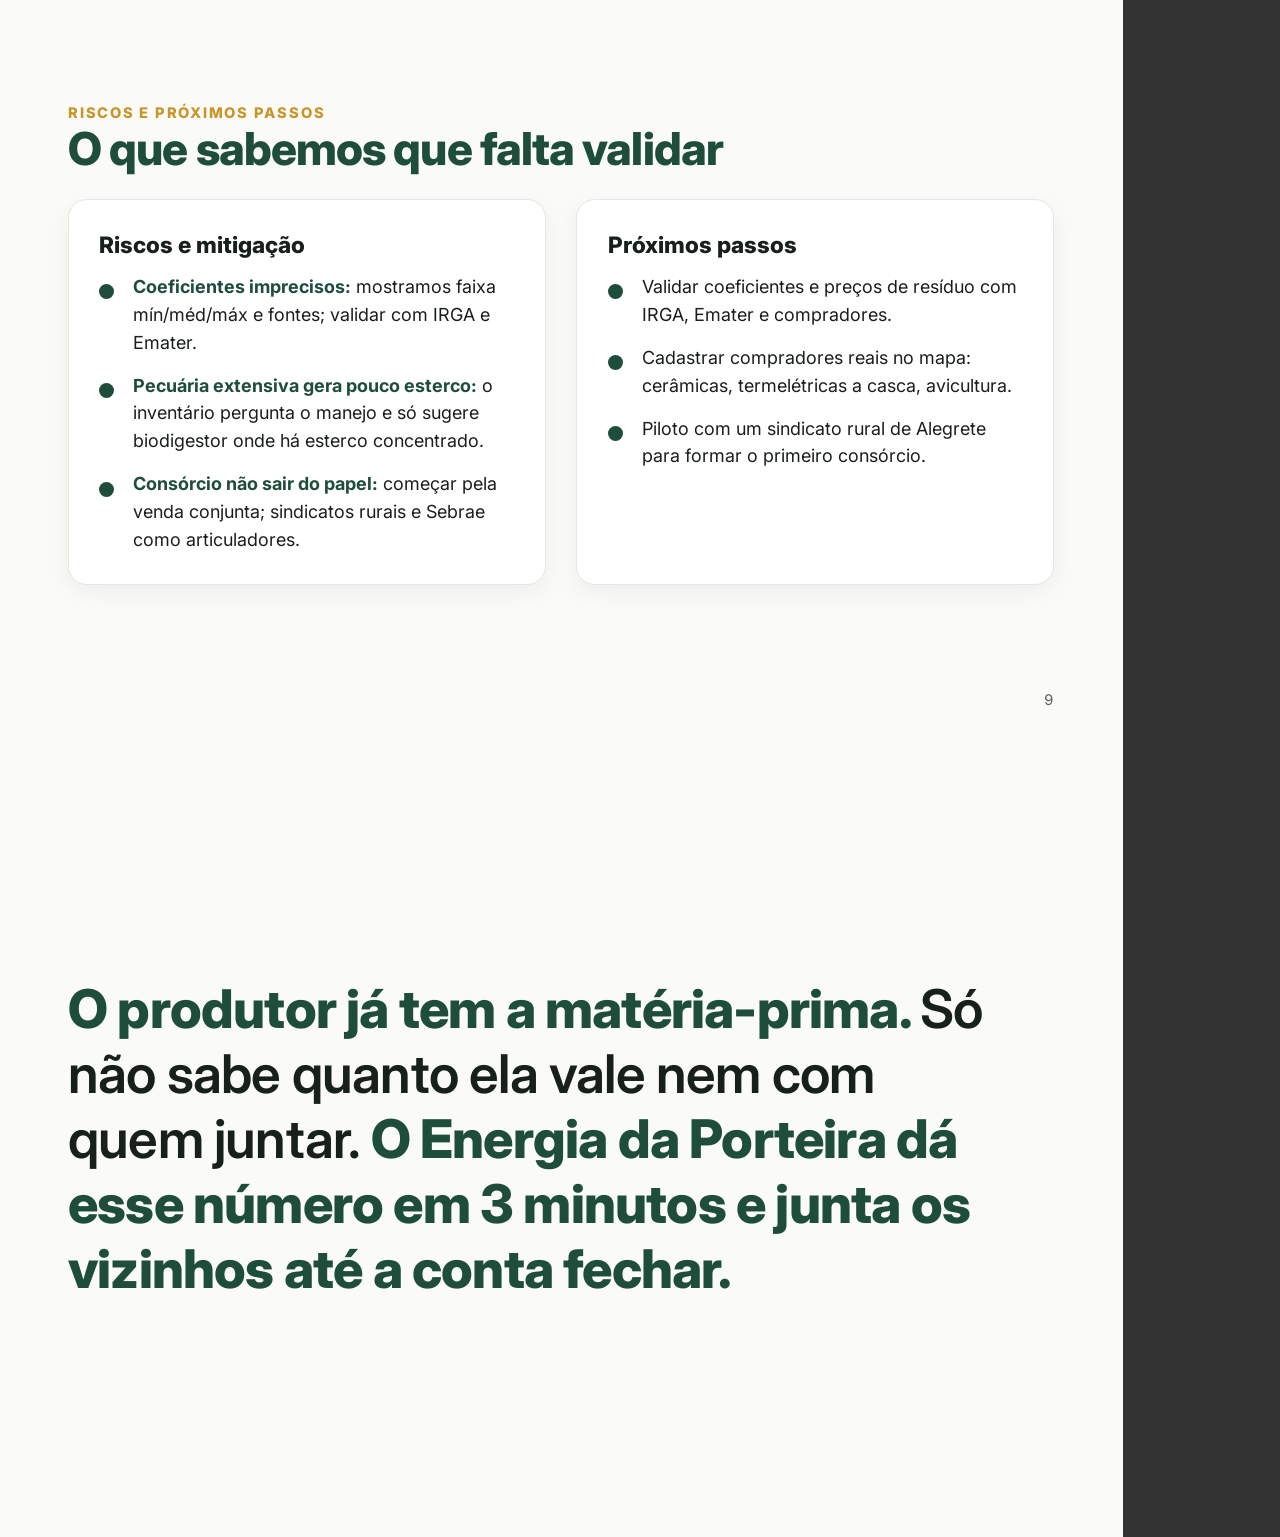
==== commit 8e8f1244: "feat(entresafra): pitch atualizado e md para perguntas do pitch" ====
--- a/Desafio 1 - Energia da Porteira/pitch.html
+++ b/Desafio 1 - Energia da Porteira/pitch.html
@@ -86,8 +86,7 @@
 
 <!-- 1. CAPA -->
 <section class="slide capa">
-  <div class="bg"><img src="assets/hero.webp" alt=""></div>
-  <div class="wash"></div>
+  <div class="bg"><img src="assets/hero.webp" alt=""></div>,  <div class="wash"></div>
   <div class="in">
     <p class="kicker">Desafio 1 · Bioeconomia &amp; Energia</p>
     <h1>Energia da Porteira</h1>
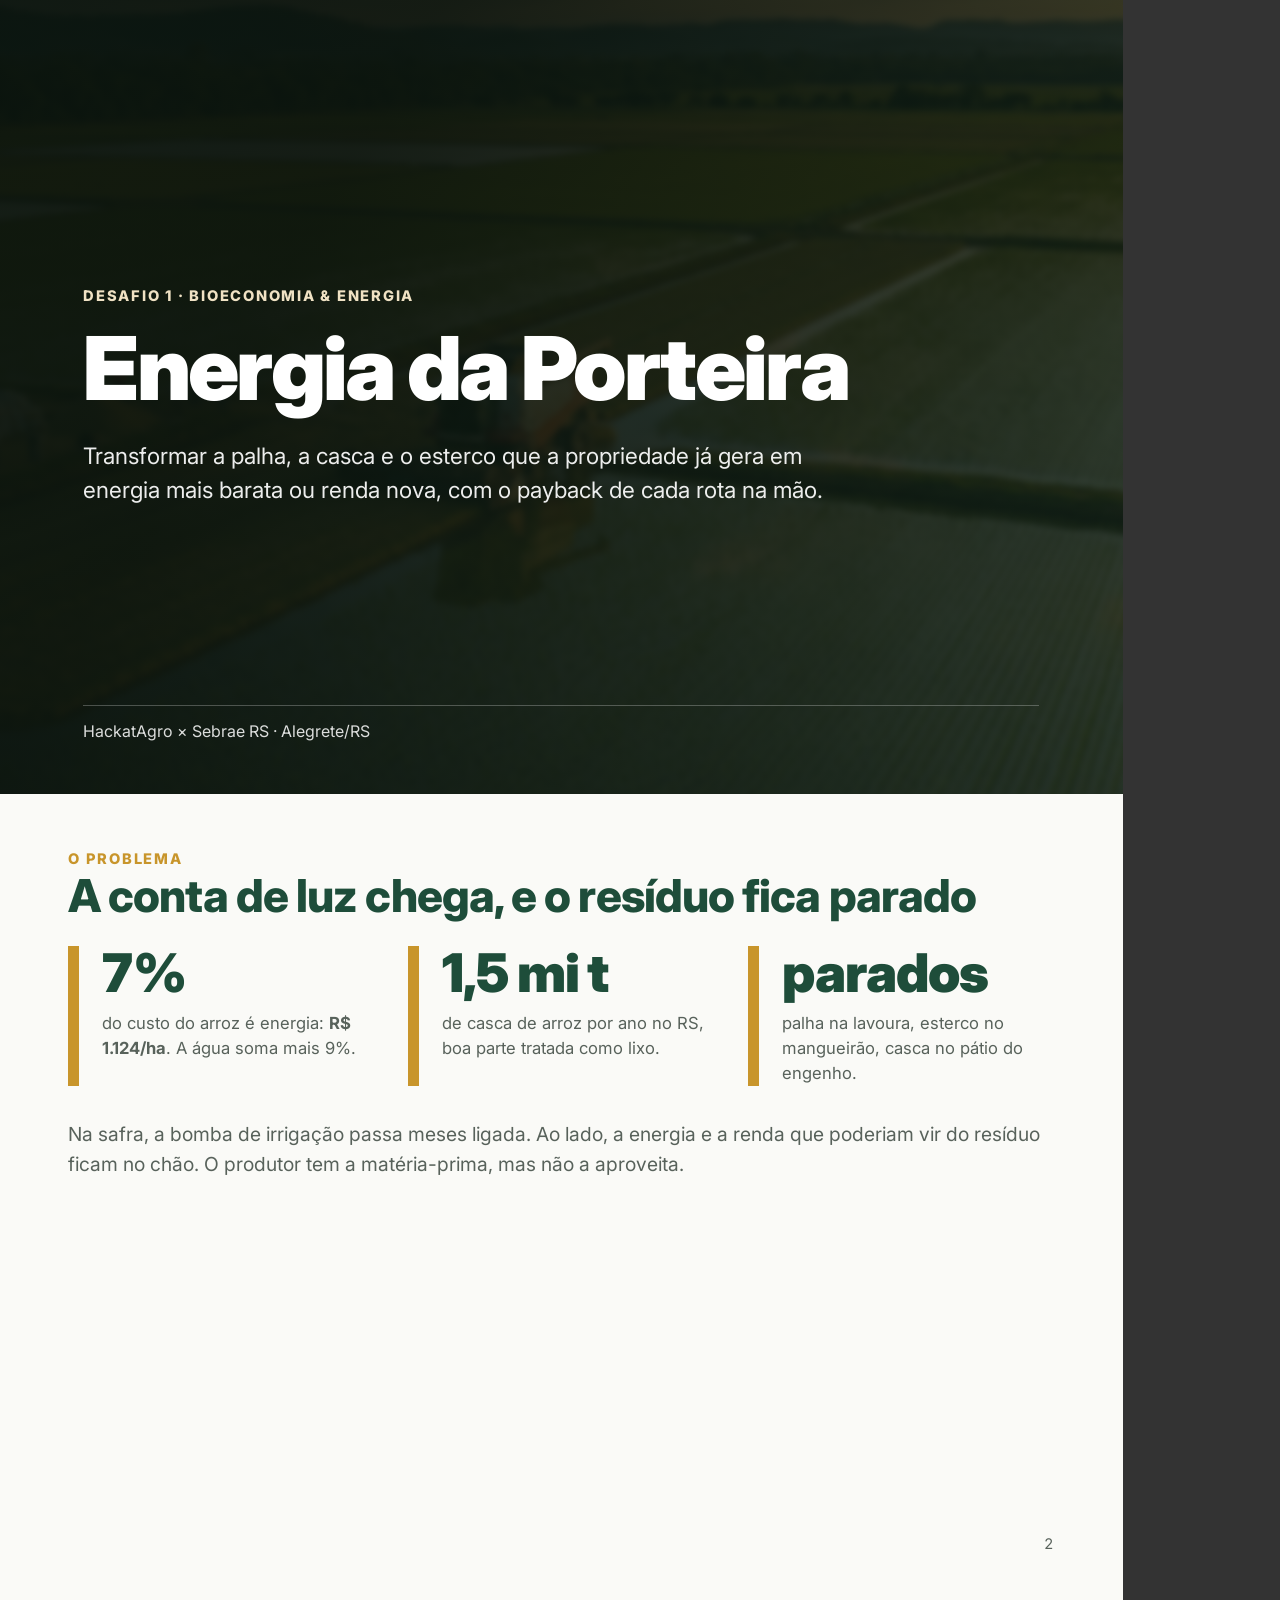
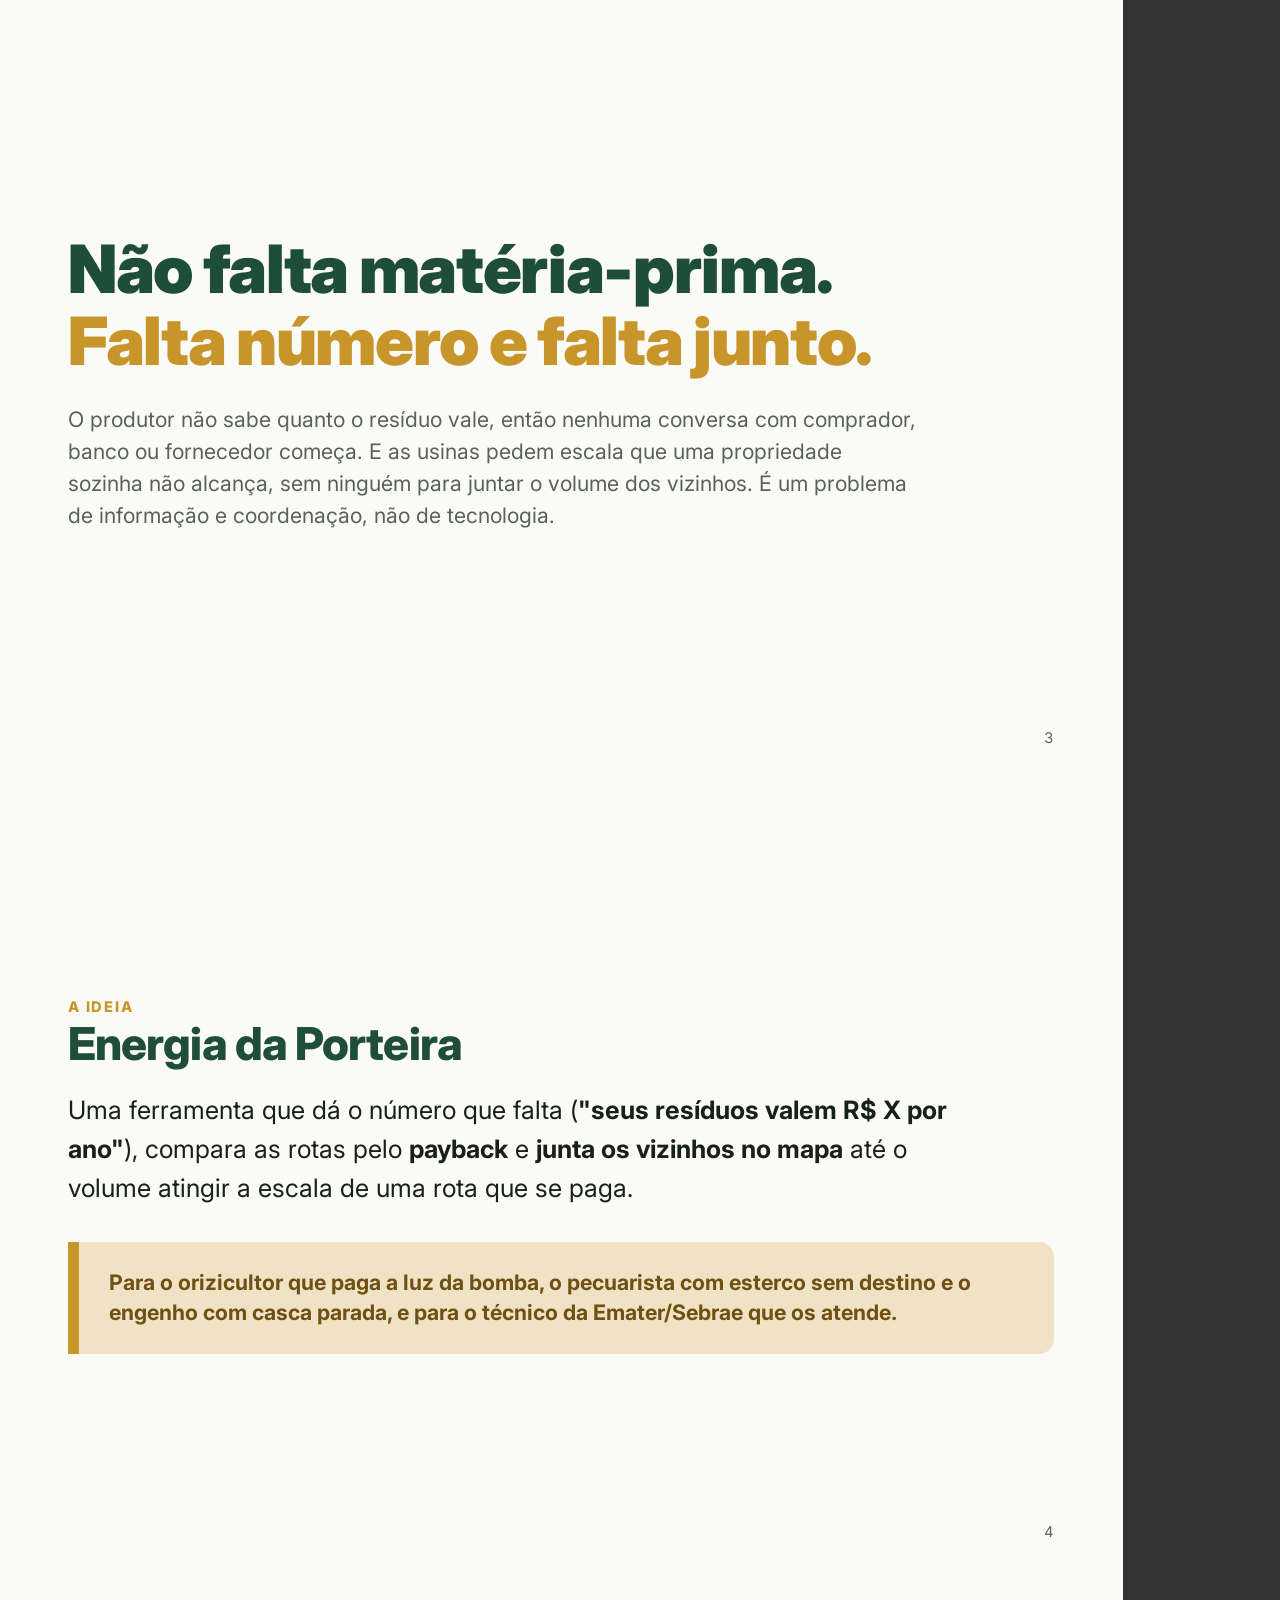
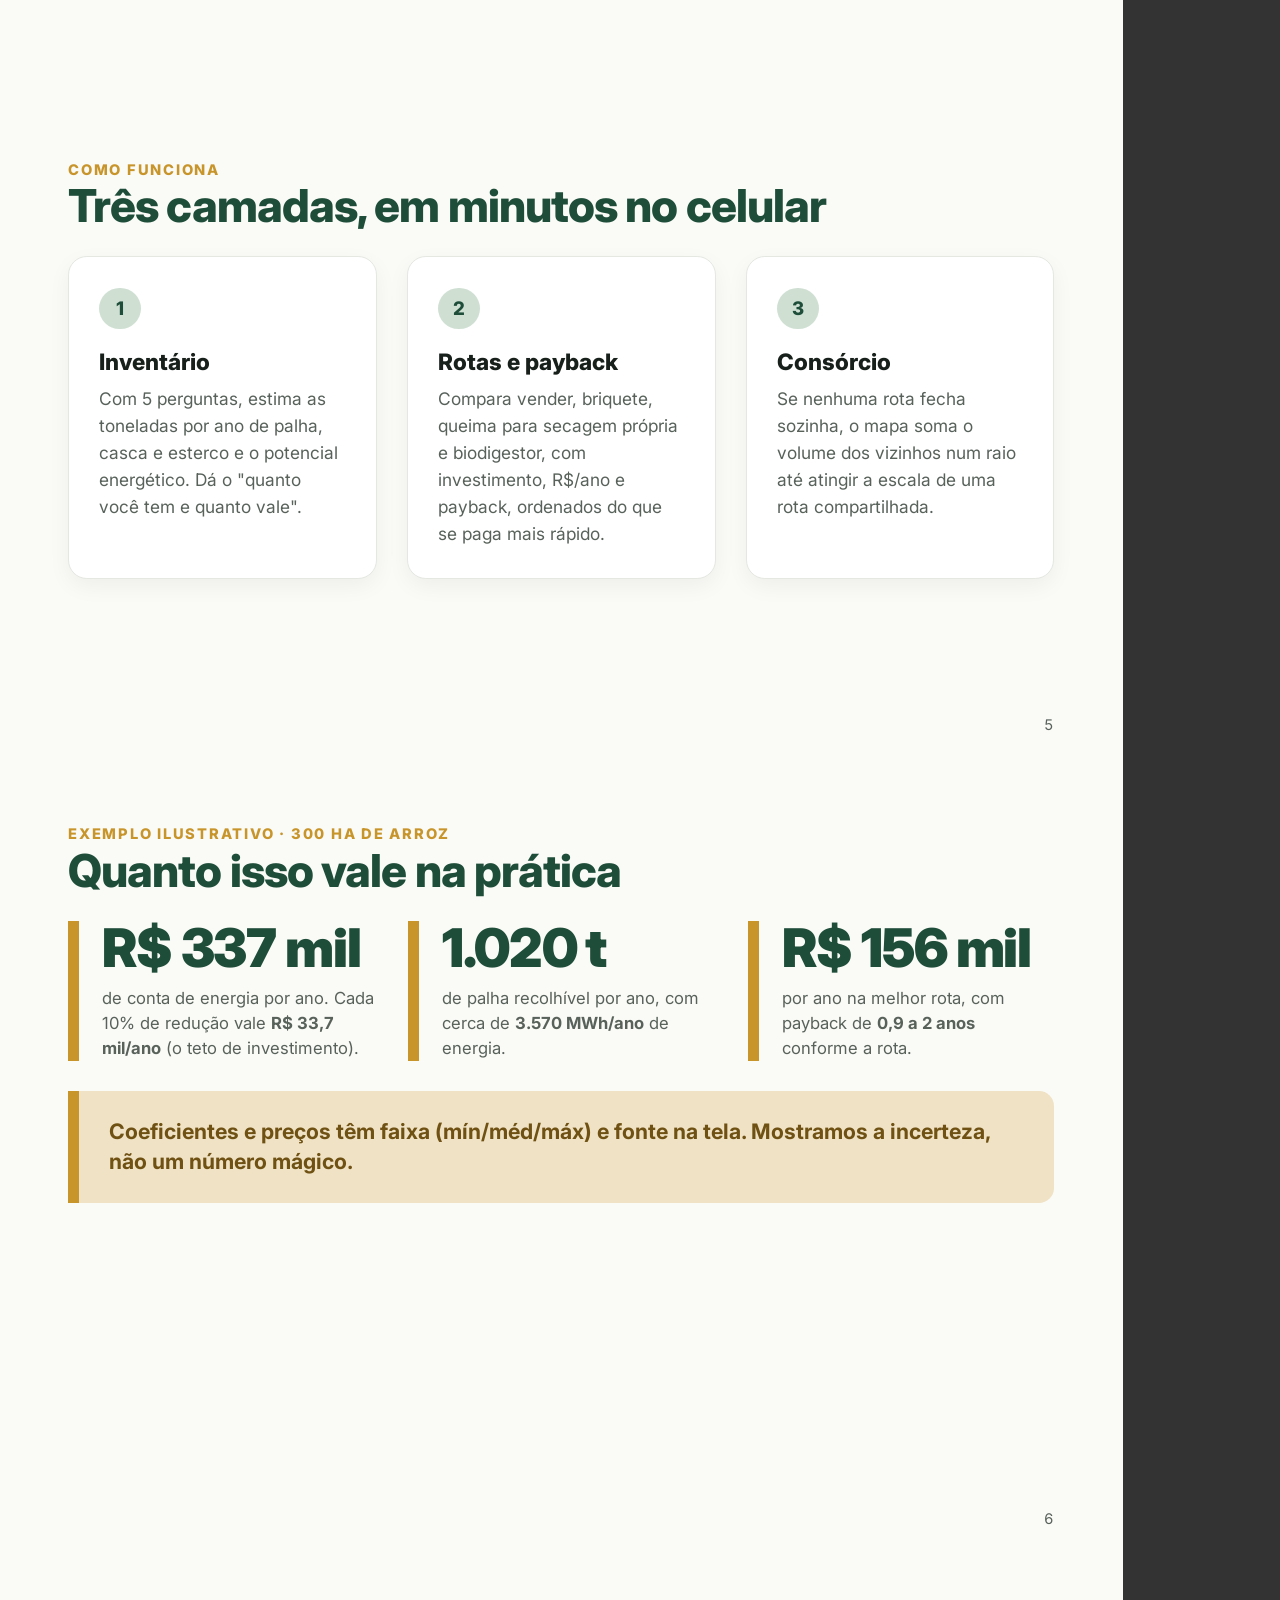
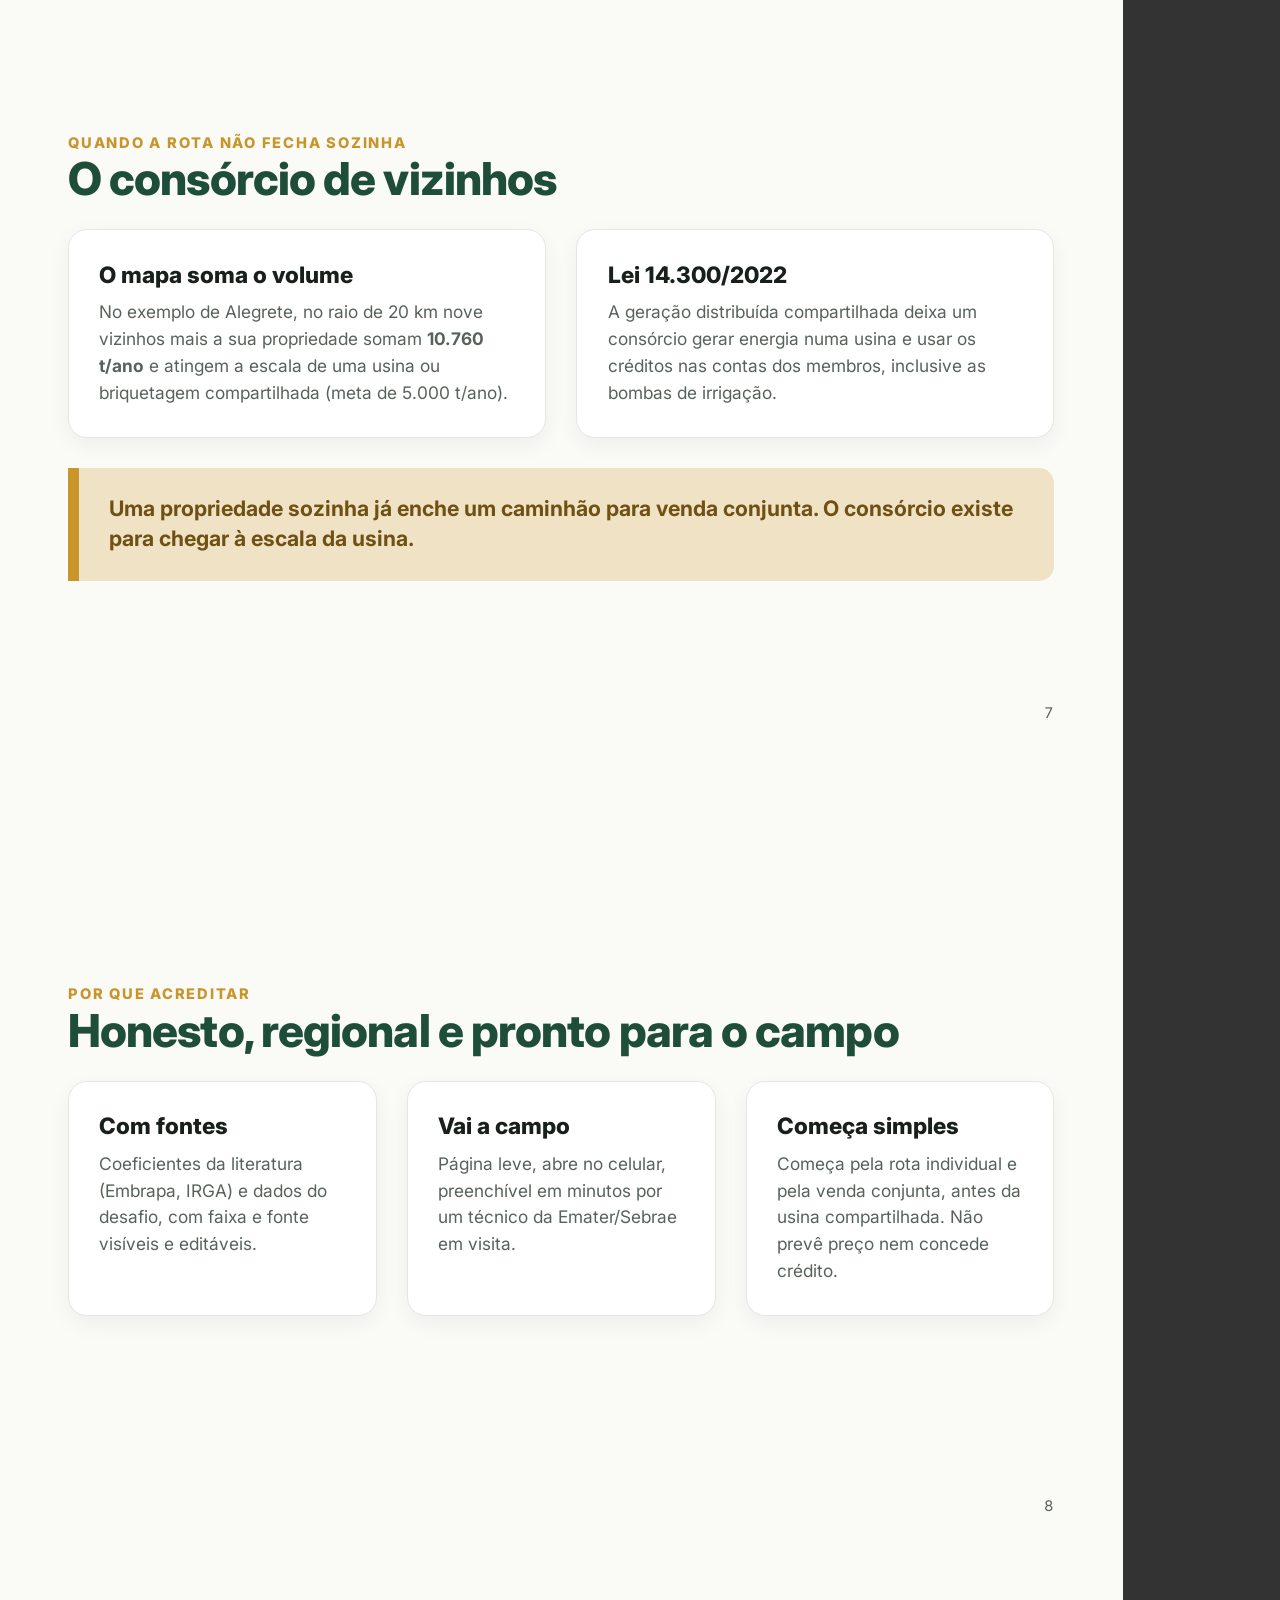
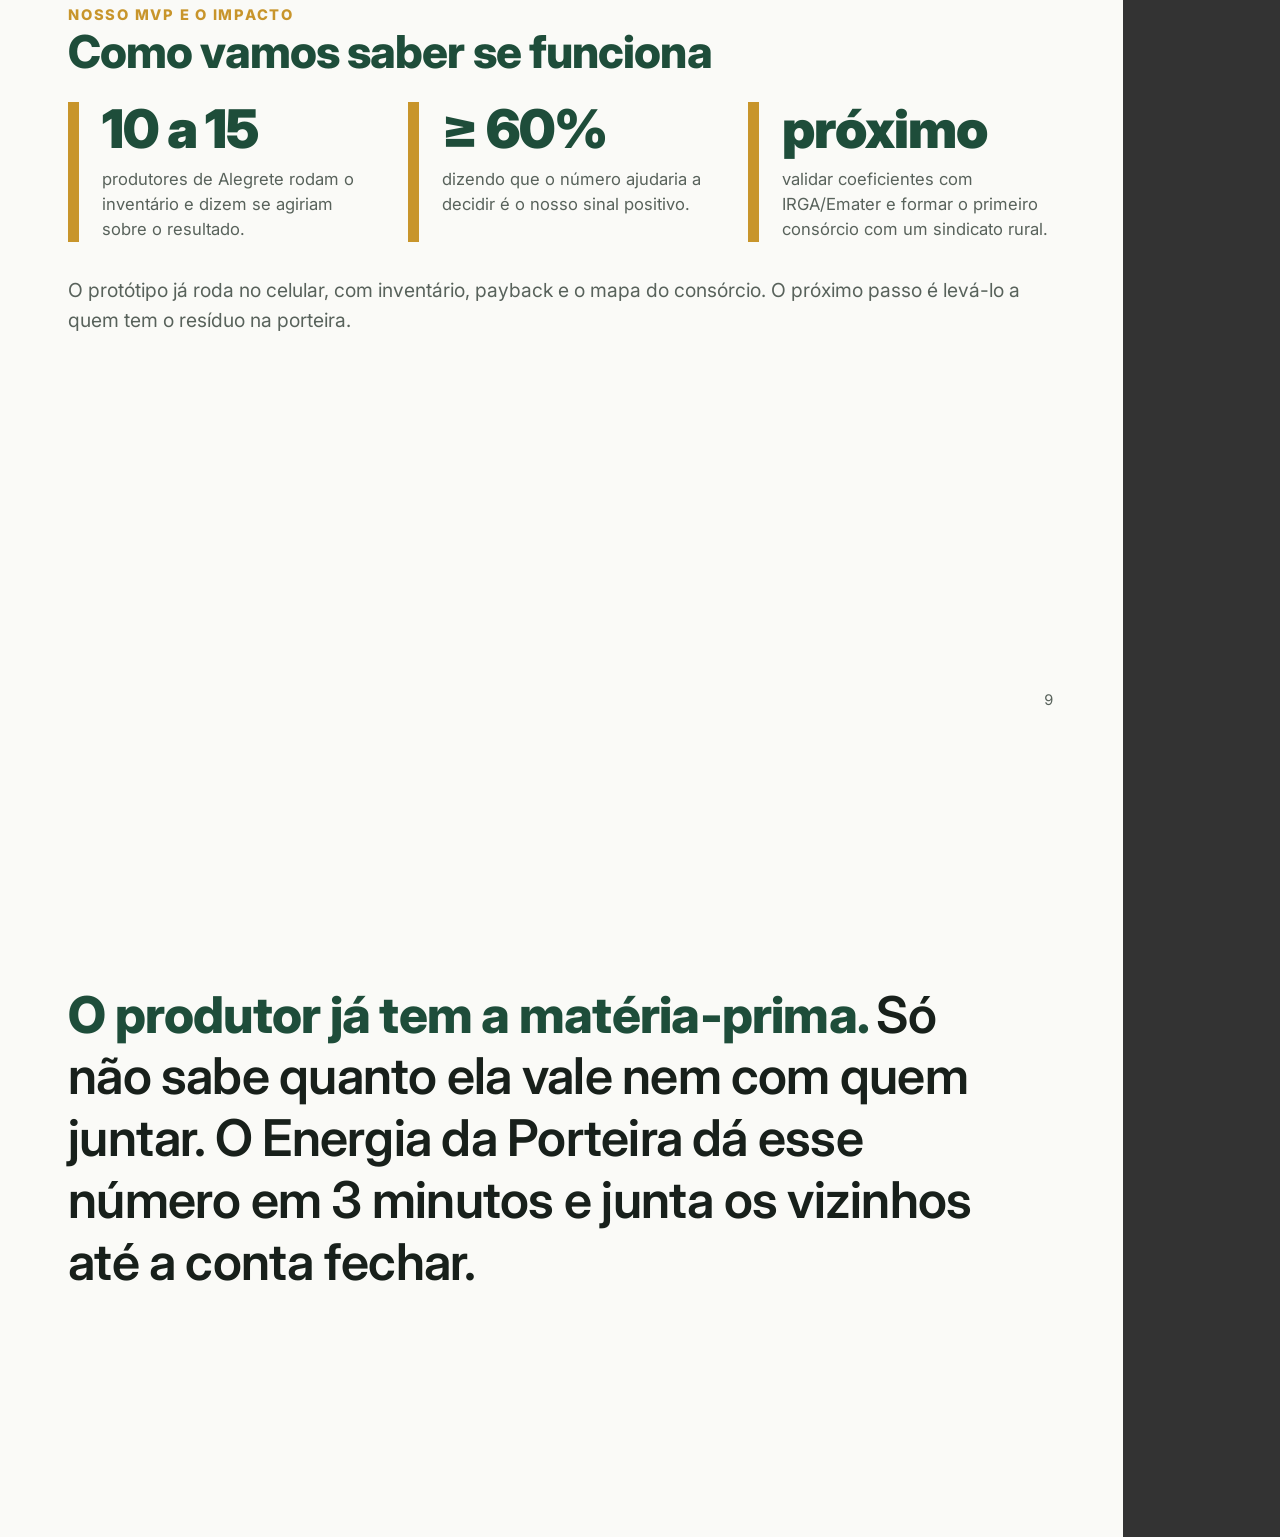
==== commit 6001165e: "docs(energia-da-porteira): refaz o pitch vendendo a ideia e adiciona as decisões" ====
--- a/Desafio 1 - Energia da Porteira/pitch.html
+++ b/Desafio 1 - Energia da Porteira/pitch.html
@@ -5,7 +5,6 @@
 <title>Energia da Porteira — Pitch</title>
 <style>
   @import url('https://fonts.googleapis.com/css2?family=Inter:wght@400;500;600;700;800;900&display=swap');
-
   :root{
     --lavoura:#1E4D3A; --lavoura2:#163b2c; --lavoura-claro:#CFE0D3;
     --casca:#C8952B; --casca-claro:#F0E2C4; --barro:#9A3F24;
@@ -16,34 +15,24 @@
   @page{ size:A4 landscape; margin:0; }
   html,body{ font-family:var(--fonte); color:var(--tinta); background:#333; }
 
-  .slide{
-    position:relative; width:297mm; height:210mm; overflow:hidden;
-    background:var(--papel); padding:15mm 18mm 16mm;
-    display:flex; flex-direction:column; page-break-after:always;
-  }
+  .slide{ position:relative; width:297mm; height:210mm; overflow:hidden; background:var(--papel);
+    padding:15mm 18mm 16mm; display:flex; flex-direction:column; page-break-after:always; }
   .slide:last-child{ page-break-after:auto; }
-  .slide.mid{ justify-content:center; } /* centraliza o conteúdo: preenche sem esticar os cards */
+  .slide.mid{ justify-content:center; }
 
-  /* cabeçalho de slide */
   .kicker{ text-transform:uppercase; letter-spacing:.12em; font-size:11pt; font-weight:800; color:var(--casca); }
   h2{ font-size:34pt; font-weight:800; letter-spacing:-.02em; margin:1mm 0 7mm; color:var(--lavoura); line-height:1.05; }
   .lead{ font-size:14.5pt; color:var(--suave); line-height:1.55; }
-
-  /* número da página (único conteúdo do rodapé) */
   .foot{ position:absolute; right:18mm; bottom:9mm; font-size:11pt; color:var(--suave); font-variant-numeric:tabular-nums; }
 
-  /* grid de cartões (cresce para preencher a página) */
   .cards{ display:grid; gap:8mm; }
   .c3{ grid-template-columns:repeat(3,1fr); }
   .c2{ grid-template-columns:repeat(2,1fr); }
-  .card{ background:var(--branco); border:1px solid var(--nevoa); border-radius:5mm; padding:8mm;
-    box-shadow:0 2mm 6mm rgba(24,32,27,.05); }
-  .card .n{ display:inline-grid; place-items:center; width:11mm; height:11mm; border-radius:50%;
-    background:var(--lavoura-claro); color:var(--lavoura); font-weight:800; font-size:14pt; margin-bottom:5mm; }
+  .card{ background:var(--branco); border:1px solid var(--nevoa); border-radius:5mm; padding:8mm; box-shadow:0 2mm 6mm rgba(24,32,27,.05); }
+  .card .n{ display:inline-grid; place-items:center; width:11mm; height:11mm; border-radius:50%; background:var(--lavoura-claro); color:var(--lavoura); font-weight:800; font-size:14pt; margin-bottom:5mm; }
   .card h3{ font-size:17pt; font-weight:800; color:var(--tinta); margin-bottom:3mm; }
   .card p{ font-size:13pt; color:var(--suave); line-height:1.55; }
 
-  /* números grandes */
   .stats{ display:grid; grid-template-columns:repeat(3,1fr); gap:9mm; }
   .stat{ border-left:3mm solid var(--casca); padding-left:6mm; }
   .stat .big{ font-size:40pt; font-weight:900; color:var(--lavoura); letter-spacing:-.02em; line-height:1; }
@@ -52,23 +41,11 @@
   .destaque{ background:var(--casca-claro); border-left:3mm solid var(--casca); border-radius:0 4mm 4mm 0;
     padding:7mm 8mm; margin-top:8mm; font-size:16pt; font-weight:700; color:#6f5114; line-height:1.4; }
 
-  ul.lista{ list-style:none; }
-  ul.lista li{ font-size:13.5pt; line-height:1.55; padding-left:9mm; position:relative; margin-bottom:4mm; color:var(--tinta); }
-  ul.lista li:last-child{ margin-bottom:0; }
-  ul.lista li::before{ content:''; position:absolute; left:0; top:3mm; width:4mm; height:4mm; border-radius:50%; background:var(--lavoura); }
-  ul.lista li b{ color:var(--lavoura); }
-
-  table.tab{ width:100%; border-collapse:collapse; flex:1 1 auto; font-size:13.5pt; }
-  table.tab th{ text-align:left; color:var(--lavoura); border-bottom:2px solid var(--tinta); padding:5mm 4mm; font-size:12pt; }
-  table.tab td{ border-bottom:1px solid var(--nevoa); padding:6mm 4mm; vertical-align:middle; color:var(--tinta); }
-  table.tab td:first-child{ font-weight:700; width:34%; }
-  table.tab b{ color:var(--lavoura); }
-
-  /* ---------- capa ---------- */
+  /* capa com foto */
   .capa{ padding:0; }
   .capa .bg{ position:absolute; inset:0; background:var(--lavoura); }
   .capa .bg img{ width:100%; height:100%; object-fit:cover; filter:blur(3px); transform:scale(1.06); opacity:.55; }
-  .capa .wash{ position:absolute; inset:0; background:linear-gradient(120deg, rgba(10,18,12,.88) 30%, rgba(10,18,12,.55) 100%); }
+  .capa .wash{ position:absolute; inset:0; background:linear-gradient(120deg, rgba(10,18,12,.9) 28%, rgba(10,18,12,.55) 100%); }
   .capa .in{ position:relative; z-index:2; color:#fff; height:100%; display:flex; flex-direction:column; justify-content:center; padding:0 22mm; }
   .capa .kicker{ color:var(--casca-claro); }
   .capa h1{ font-size:66pt; font-weight:900; letter-spacing:-.03em; line-height:1; margin:5mm 0 7mm; }
@@ -76,22 +53,27 @@
   .capa .meta{ position:absolute; z-index:2; left:22mm; right:22mm; bottom:14mm; color:rgba(255,255,255,.85);
     font-size:12pt; border-top:1px solid rgba(255,255,255,.25); padding-top:4mm; }
 
-  /* ---------- slide só com a frase ---------- */
   .frase-slide{ justify-content:center; }
-  .frase{ font-size:40pt; font-weight:800; line-height:1.22; letter-spacing:-.015em; color:var(--lavoura); max-width:250mm; }
+  .frase{ font-size:38pt; font-weight:800; line-height:1.22; letter-spacing:-.015em; color:var(--lavoura); max-width:250mm; }
   .frase .light{ color:var(--tinta); font-weight:600; }
+
+  .virada{ justify-content:center; }
+  .virada .big{ font-size:50pt; font-weight:900; letter-spacing:-.02em; line-height:1.08; color:var(--lavoura); }
+  .virada .big .casca{ color:var(--casca); }
+  .virada p{ font-size:16pt; color:var(--suave); margin-top:7mm; max-width:225mm; line-height:1.5; }
 </style>
 </head>
 <body>
 
 <!-- 1. CAPA -->
 <section class="slide capa">
-  <div class="bg"><img src="assets/hero.webp" alt=""></div>,  <div class="wash"></div>
+  <div class="bg"><img src="assets/hero.webp" alt=""></div>
+  <div class="wash"></div>
   <div class="in">
     <p class="kicker">Desafio 1 · Bioeconomia &amp; Energia</p>
     <h1>Energia da Porteira</h1>
-    <p class="sub">Inventário de resíduos, simulador de payback e consórcio de vizinhos para transformar a
-      biomassa que a propriedade já gera (palha, casca e esterco) em energia mais barata ou renda nova.</p>
+    <p class="sub">Transformar a palha, a casca e o esterco que a propriedade já gera em energia mais barata
+      ou renda nova, com o payback de cada rota na mão.</p>
   </div>
   <div class="meta">HackatAgro × Sebrae RS · Alegrete/RS</div>
 </section>
@@ -101,64 +83,48 @@
   <p class="kicker">O problema</p>
   <h2>A conta de luz chega, e o resíduo fica parado</h2>
   <div class="stats">
-    <div class="stat"><div class="big">7%</div><div class="lbl">do custo do arroz é energia: <b>R$ 1.124/ha</b></div></div>
-    <div class="stat"><div class="big">+9%</div><div class="lbl">é a água da irrigação: <b>R$ 1.384/ha</b></div></div>
-    <div class="stat"><div class="big">1,5 mi t</div><div class="lbl">de casca de arroz por ano no RS</div></div>
+    <div class="stat"><div class="big">7%</div><div class="lbl">do custo do arroz é energia: <b>R$ 1.124/ha</b>. A água soma mais 9%.</div></div>
+    <div class="stat"><div class="big">1,5 mi t</div><div class="lbl">de casca de arroz por ano no RS, boa parte tratada como lixo.</div></div>
+    <div class="stat"><div class="big">parados</div><div class="lbl">palha na lavoura, esterco no mangueirão, casca no pátio do engenho.</div></div>
   </div>
-  <p class="lead" style="margin-top:9mm">Na safra, a bomba de irrigação passa meses ligada e a conta de luz chega junto
-    com a do adubo. Ao lado, a palha fica na lavoura, o esterco se acumula no mangueirão e, no engenho, a casca
-    sai de caminhão como resíduo.</p>
-  <div class="destaque" style="margin-top:auto">As causas são de informação e coordenação, não de tecnologia.</div>
+  <p class="lead" style="margin-top:9mm">Na safra, a bomba de irrigação passa meses ligada. Ao lado, a energia e a
+    renda que poderiam vir do resíduo ficam no chão. O produtor tem a matéria-prima, mas não a aproveita.</p>
   <div class="foot">2</div>
 </section>
 
-<!-- 3. POR QUE NÃO RESOLVE SOZINHO -->
-<section class="slide mid">
-  <p class="kicker">Por que o problema existe</p>
-  <h2>Três travas, e nenhuma é de tecnologia</h2>
-  <div class="cards c3">
-    <div class="card"><span class="n">1</span><h3>Não sabe quanto tem</h3><p>O produtor não sabe quanto resíduo
-      gera nem quanto ele vale. Sem esse número, nenhuma conversa com comprador, banco ou fornecedor começa.</p></div>
-    <div class="card"><span class="n">2</span><h3>Falta escala</h3><p>As usinas de biomassa são feitas para grande
-      escala. O volume de uma propriedade sozinha quase nunca fecha a conta.</p></div>
-    <div class="card"><span class="n">3</span><h3>Falta coordenação</h3><p>Ninguém junta o volume de vários vizinhos
-      para chegar à escala mínima de uma rota.</p></div>
-  </div>
-  <p class="lead" style="margin-top:8mm"><b>Quem sofre:</b> o orizicultor que paga a luz da bomba, o pecuarista com
-    esterco sem destino e o engenho pequeno com casca parada no pátio.</p>
+<!-- 3. A RAIZ -->
+<section class="slide virada">
+  <div class="big">Não falta matéria-prima.<br><span class="casca">Falta número e falta junto.</span></div>
+  <p>O produtor não sabe quanto o resíduo vale, então nenhuma conversa com comprador, banco ou fornecedor começa.
+    E as usinas pedem escala que uma propriedade sozinha não alcança, sem ninguém para juntar o volume dos vizinhos.
+    É um problema de informação e coordenação, não de tecnologia.</p>
   <div class="foot">3</div>
 </section>
 
-<!-- 4. A SOLUÇÃO -->
+<!-- 4. A IDEIA -->
 <section class="slide mid">
-  <p class="kicker">A solução</p>
-  <h2>Uma ferramenta web, em três camadas</h2>
-  <div class="cards c3">
-    <div class="card"><span class="n">1</span><h3>Inventário de resíduos</h3><p>Com 5 perguntas, estima as toneladas
-      por ano de palha, casca e esterco e o potencial energético (kWh e m³ de biogás).</p></div>
-    <div class="card"><span class="n">2</span><h3>Simulador de rotas</h3><p>Compara vender o resíduo, briquete/pellet,
-      queima para secagem própria e biodigestor, com investimento, R$/ano e <b>payback</b> de cada rota.</p></div>
-    <div class="card"><span class="n">3</span><h3>Consórcio de vizinhos</h3><p>Mapa que soma o volume num raio e avisa
-      quando o grupo atinge a escala mínima de uma rota compartilhada.</p></div>
-  </div>
-  <div class="destaque">Cada camada ataca uma das três travas: valor, escala e coordenação.</div>
+  <p class="kicker">A ideia</p>
+  <h2 style="margin-bottom:6mm">Energia da Porteira</h2>
+  <p class="lead" style="font-size:19pt; color:var(--tinta); max-width:235mm">Uma ferramenta que dá o número que falta
+    (<b>"seus resíduos valem R$ X por ano"</b>), compara as rotas pelo <b>payback</b> e <b>junta os vizinhos no mapa</b>
+    até o volume atingir a escala de uma rota que se paga.</p>
+  <div class="destaque" style="margin-top:9mm">Para o orizicultor que paga a luz da bomba, o pecuarista com esterco sem
+    destino e o engenho com casca parada, e para o técnico da Emater/Sebrae que os atende.</div>
   <div class="foot">4</div>
 </section>
 
 <!-- 5. COMO FUNCIONA -->
 <section class="slide mid">
-  <p class="kicker">Como funciona para o produtor</p>
-  <h2>Do celular à proposta, em três passos</h2>
+  <p class="kicker">Como funciona</p>
+  <h2>Três camadas, em minutos no celular</h2>
   <div class="cards c3">
-    <div class="card"><span class="n">1</span><h3>Responde</h3><p>5 perguntas pelo celular em menos de 3 minutos,
-      sozinho ou com um técnico do Sebrae/Emater em visita.</p></div>
-    <div class="card"><span class="n">2</span><h3>Recebe a ficha</h3><p>"Seus resíduos valem R$ X por ano", com volume,
-      potencial energético e as melhores rotas ordenadas por payback.</p></div>
-    <div class="card"><span class="n">3</span><h3>Junta os vizinhos</h3><p>Se nenhuma rota fecha sozinha, entra no mapa
-      do consórcio. Quando o grupo atinge a escala, todos recebem o aviso.</p></div>
+    <div class="card"><span class="n">1</span><h3>Inventário</h3><p>Com 5 perguntas, estima as toneladas por ano de
+      palha, casca e esterco e o potencial energético. Dá o "quanto você tem e quanto vale".</p></div>
+    <div class="card"><span class="n">2</span><h3>Rotas e payback</h3><p>Compara vender, briquete, queima para secagem
+      própria e biodigestor, com investimento, R$/ano e payback, ordenados do que se paga mais rápido.</p></div>
+    <div class="card"><span class="n">3</span><h3>Consórcio</h3><p>Se nenhuma rota fecha sozinha, o mapa soma o volume
+      dos vizinhos num raio até atingir a escala de uma rota compartilhada.</p></div>
   </div>
-  <p class="lead" style="margin-top:8mm">Página leve, abre no celular e é preenchível em minutos. Coeficientes e
-    preços são editáveis na própria tela, com faixa e fonte.</p>
   <div class="foot">5</div>
 </section>
 
@@ -167,83 +133,58 @@
   <p class="kicker">Exemplo ilustrativo · 300 ha de arroz</p>
   <h2>Quanto isso vale na prática</h2>
   <div class="stats">
-    <div class="stat"><div class="big">R$ 337 mil</div><div class="lbl">conta de energia da irrigação por ano. Cada
-      10% de redução vale <b>R$ 33,7 mil/ano</b> (o teto de investimento).</div></div>
-    <div class="stat"><div class="big">1.020 t</div><div class="lbl">de palha recolhível por ano, com cerca de
-      <b>3.570 MWh/ano</b> de energia.</div></div>
-    <div class="stat"><div class="big">R$ 156 mil</div><div class="lbl">por ano na melhor rota (briquete de palha).</div></div>
+    <div class="stat"><div class="big">R$ 337 mil</div><div class="lbl">de conta de energia por ano. Cada 10% de redução vale <b>R$ 33,7 mil/ano</b> (o teto de investimento).</div></div>
+    <div class="stat"><div class="big">1.020 t</div><div class="lbl">de palha recolhível por ano, com cerca de <b>3.570 MWh/ano</b> de energia.</div></div>
+    <div class="stat"><div class="big">R$ 156 mil</div><div class="lbl">por ano na melhor rota, com payback de <b>0,9 a 2 anos</b> conforme a rota.</div></div>
   </div>
-  <table class="tab" style="margin-top:9mm">
-    <thead><tr><th>Rota</th><th>Retorno</th><th>Payback (pessimista · provável · otimista)</th></tr></thead>
-    <tbody>
-      <tr><td>Queima para secagem própria</td><td>R$ 67,7 mil/ano de economia</td><td>5,1 · <b>0,9</b> · 0,2 anos</td></tr>
-      <tr><td>Briquete de palha</td><td>R$ 156 mil/ano de receita</td><td>não se paga · <b>1,2</b> · 0,1 anos</td></tr>
-      <tr><td>Vender palha enfardada</td><td>R$ 45,9 mil/ano de receita</td><td>não se paga · <b>2,0</b> · 0,2 anos</td></tr>
-    </tbody>
-  </table>
+  <div class="destaque">Coeficientes e preços têm faixa (mín/méd/máx) e fonte na tela. Mostramos a incerteza, não um número mágico.</div>
   <div class="foot">6</div>
 </section>
 
 <!-- 7. CONSÓRCIO -->
 <section class="slide mid">
-  <p class="kicker">Quando a conta não fecha sozinha</p>
+  <p class="kicker">Quando a rota não fecha sozinha</p>
   <h2>O consórcio de vizinhos</h2>
   <div class="cards c2">
-    <div class="card"><h3>O mapa soma o volume</h3><p>No exemplo de Alegrete, no raio de <b>20 km</b> nove vizinhos
-      mais a sua propriedade somam <b>10.760 t/ano</b> e atingem a escala de uma usina ou briquetagem compartilhada
-      (meta de 5.000 t/ano). O slider mostra o ponto exato em que o grupo fecha a conta.</p></div>
-    <div class="card"><h3>Lei 14.300/2022</h3><p>A geração distribuída compartilhada permite que um consórcio ou
-      cooperativa gere energia numa usina e use os créditos nas contas das unidades dos membros, inclusive as
-      bombas de irrigação. A ferramenta mostra quanto cada vizinho economizaria com a sua cota.</p></div>
+    <div class="card"><h3>O mapa soma o volume</h3><p>No exemplo de Alegrete, no raio de 20 km nove vizinhos mais a sua
+      propriedade somam <b>10.760 t/ano</b> e atingem a escala de uma usina ou briquetagem compartilhada (meta de 5.000 t/ano).</p></div>
+    <div class="card"><h3>Lei 14.300/2022</h3><p>A geração distribuída compartilhada deixa um consórcio gerar energia numa
+      usina e usar os créditos nas contas dos membros, inclusive as bombas de irrigação.</p></div>
   </div>
-  <div class="destaque">Uma propriedade sozinha já enche um caminhão para venda conjunta. O consórcio existe para
-    chegar à escala da usina.</div>
+  <div class="destaque">Uma propriedade sozinha já enche um caminhão para venda conjunta. O consórcio existe para chegar à escala da usina.</div>
   <div class="foot">7</div>
 </section>
 
-<!-- 8. CRITÉRIOS -->
-<section class="slide">
-  <p class="kicker">Atendimento ao desafio</p>
-  <h2>Como cada critério é atendido</h2>
-  <table class="tab">
-    <thead><tr><th>Critério</th><th>Como atendemos</th></tr></thead>
-    <tbody>
-      <tr><td>Reduzir custo de energia ou gerar renda</td><td>Cada rota mostra a economia ou a receita em R$/ano.</td></tr>
-      <tr><td>Funcionar em pequena escala</td><td>Rotas individuais (venda, briquete, secagem, biodigestor) e rota coletiva pelo consórcio.</td></tr>
-      <tr><td>Modelo econômico com payback definido</td><td>Payback por rota e por perfil, com faixa de incerteza e premissas visíveis e editáveis.</td></tr>
-      <tr><td>Viável na realidade regional</td><td>Página leve, abre no celular, preenchível em minutos por um técnico em visita.</td></tr>
-    </tbody>
-  </table>
+<!-- 8. POR QUE CONFIAR -->
+<section class="slide mid">
+  <p class="kicker">Por que acreditar</p>
+  <h2>Honesto, regional e pronto para o campo</h2>
+  <div class="cards c3">
+    <div class="card"><h3>Com fontes</h3><p>Coeficientes da literatura (Embrapa, IRGA) e dados do desafio, com faixa e fonte visíveis e editáveis.</p></div>
+    <div class="card"><h3>Vai a campo</h3><p>Página leve, abre no celular, preenchível em minutos por um técnico da Emater/Sebrae em visita.</p></div>
+    <div class="card"><h3>Começa simples</h3><p>Começa pela rota individual e pela venda conjunta, antes da usina compartilhada. Não prevê preço nem concede crédito.</p></div>
+  </div>
   <div class="foot">8</div>
 </section>
 
-<!-- 9. RISCOS E PRÓXIMOS PASSOS -->
-<section class="slide mid">
-  <p class="kicker">Riscos e próximos passos</p>
-  <h2>O que sabemos que falta validar</h2>
-  <div class="cards c2">
-    <div class="card"><h3>Riscos e mitigação</h3>
-      <ul class="lista" style="margin-top:4mm">
-        <li><b>Coeficientes imprecisos:</b> mostramos faixa mín/méd/máx e fontes; validar com IRGA e Emater.</li>
-        <li><b>Pecuária extensiva gera pouco esterco:</b> o inventário pergunta o manejo e só sugere biodigestor onde há esterco concentrado.</li>
-        <li><b>Consórcio não sair do papel:</b> começar pela venda conjunta; sindicatos rurais e Sebrae como articuladores.</li>
-      </ul>
-    </div>
-    <div class="card"><h3>Próximos passos</h3>
-      <ul class="lista" style="margin-top:4mm">
-        <li>Validar coeficientes e preços de resíduo com IRGA, Emater e compradores.</li>
-        <li>Cadastrar compradores reais no mapa: cerâmicas, termelétricas a casca, avicultura.</li>
-        <li>Piloto com um sindicato rural de Alegrete para formar o primeiro consórcio.</li>
-      </ul>
-    </div>
+<!-- 9. MVP E IMPACTO -->
+<section class="slide">
+  <p class="kicker">Nosso MVP e o impacto</p>
+  <h2>Como vamos saber se funciona</h2>
+  <div class="stats">
+    <div class="stat"><div class="big">10 a 15</div><div class="lbl">produtores de Alegrete rodam o inventário e dizem se agiriam sobre o resultado.</div></div>
+    <div class="stat"><div class="big">≥ 60%</div><div class="lbl">dizendo que o número ajudaria a decidir é o nosso sinal positivo.</div></div>
+    <div class="stat"><div class="big">próximo</div><div class="lbl">validar coeficientes com IRGA/Emater e formar o primeiro consórcio com um sindicato rural.</div></div>
   </div>
+  <p class="lead" style="margin-top:9mm">O protótipo já roda no celular, com inventário, payback e o mapa do consórcio.
+    O próximo passo é levá-lo a quem tem o resíduo na porteira.</p>
   <div class="foot">9</div>
 </section>
 
-<!-- 10. FRASE DE EFEITO -->
+<!-- 10. FRASE -->
 <section class="slide frase-slide">
-  <p class="frase">O produtor já tem a matéria-prima. <span class="light">Só não sabe quanto ela vale nem com quem
-    juntar.</span> O Energia da Porteira dá esse número em 3 minutos e junta os vizinhos até a conta fechar.</p>
+  <p class="frase">O produtor já tem a matéria-prima. <span class="light">Só não sabe quanto ela vale nem com quem juntar.
+    O Energia da Porteira dá esse número em 3 minutos e junta os vizinhos até a conta fechar.</span></p>
 </section>
 
 </body>
